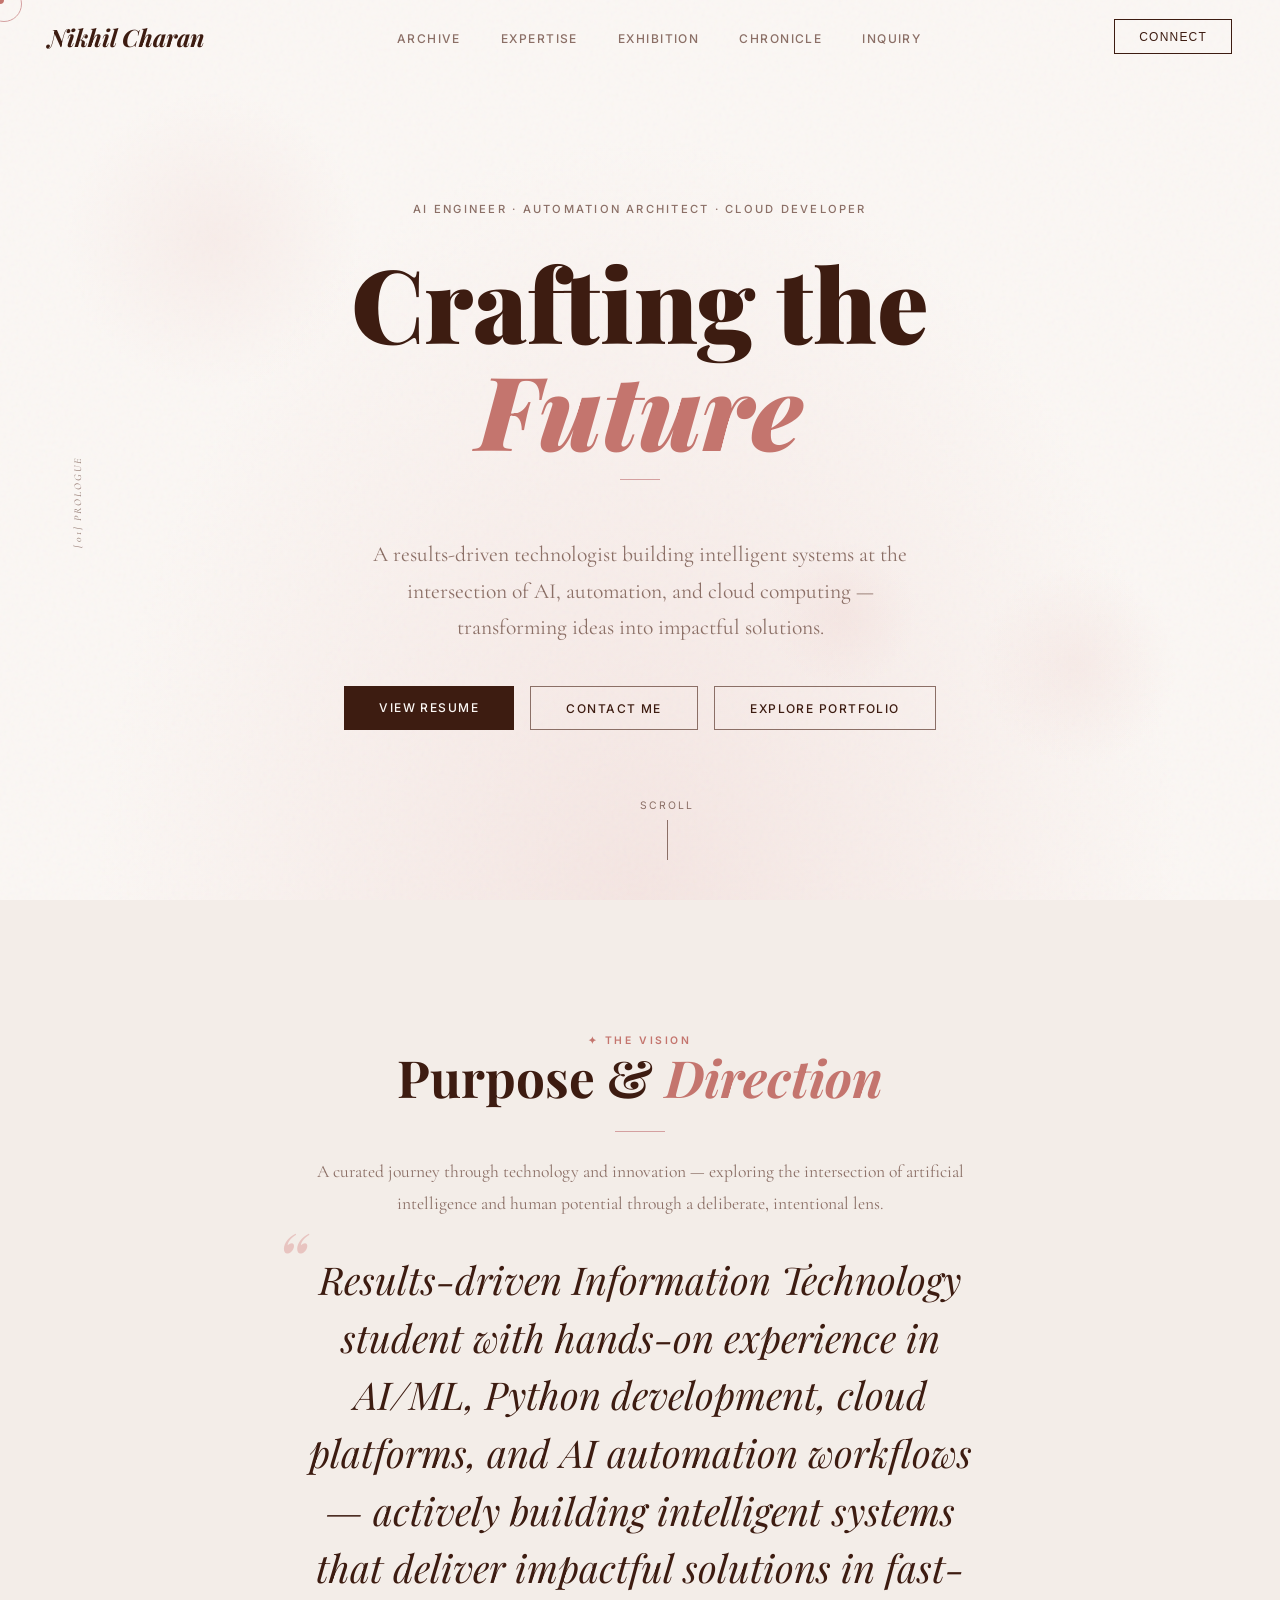
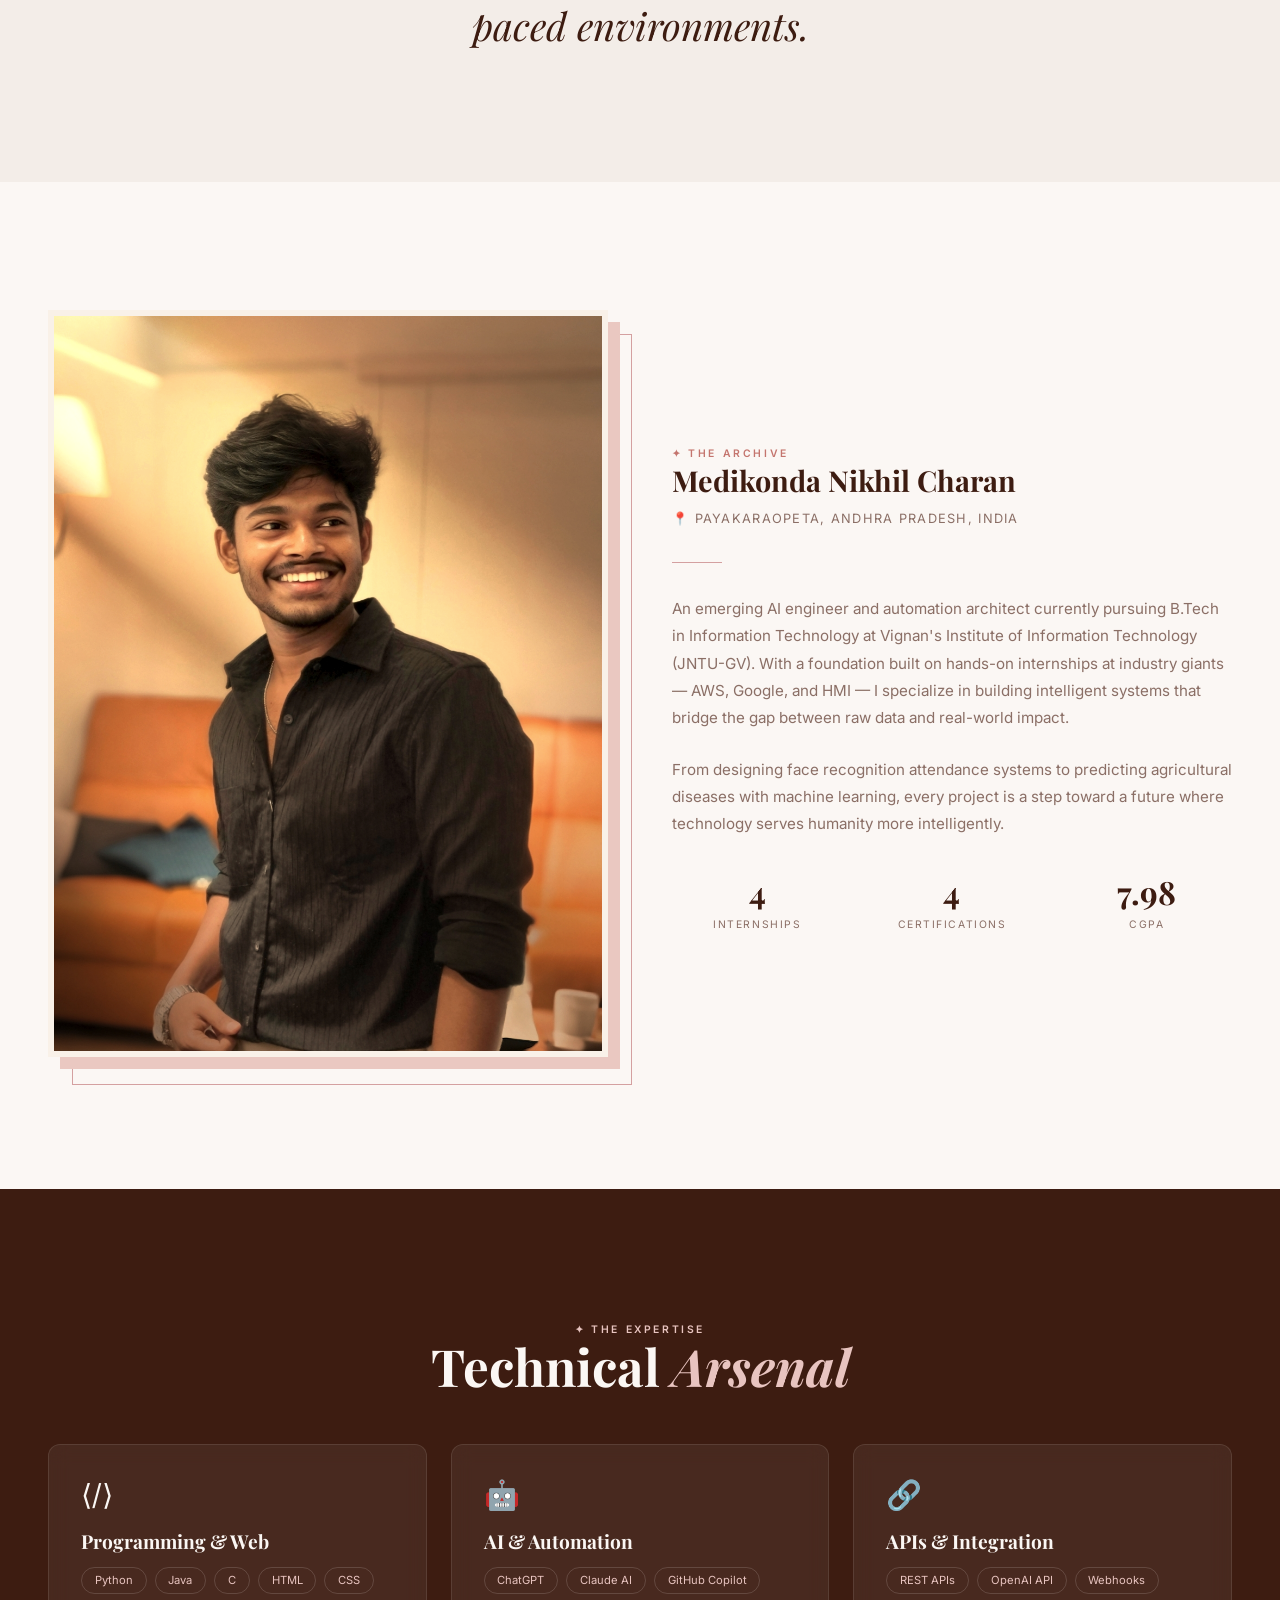
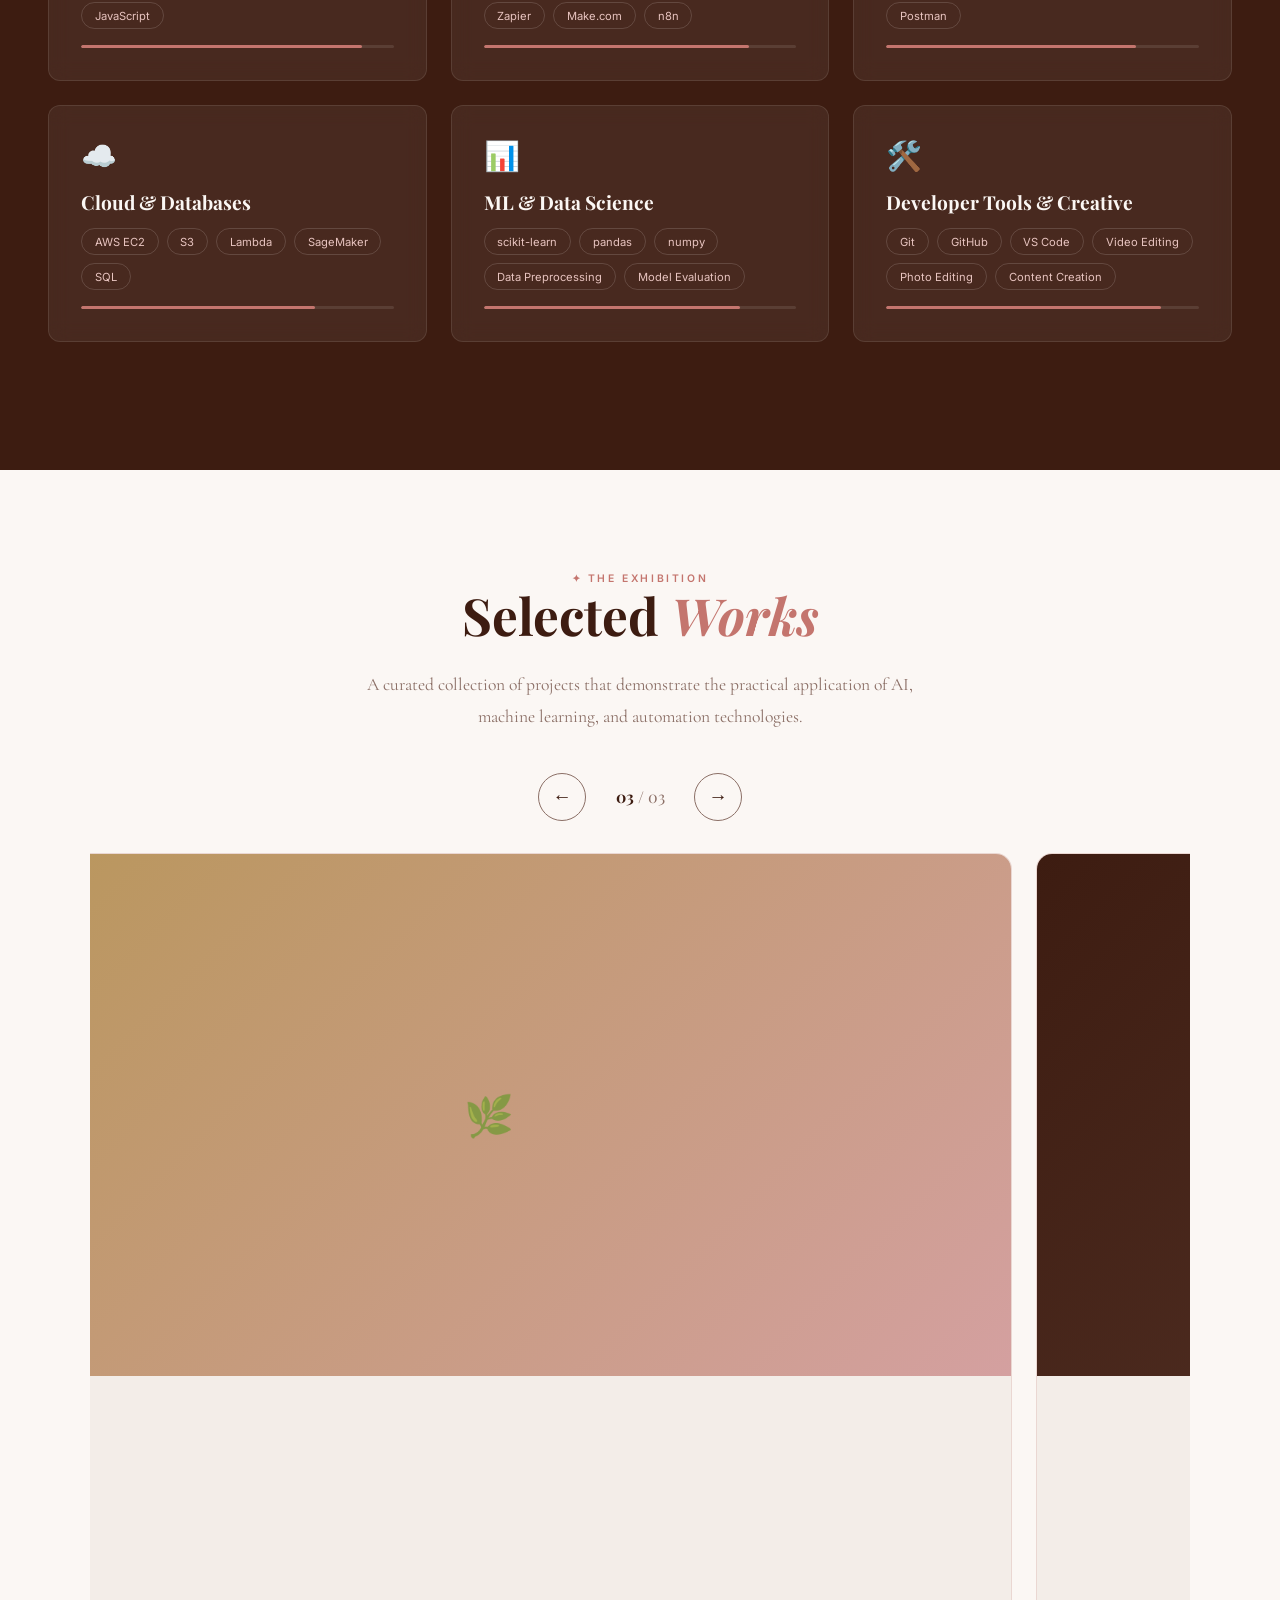
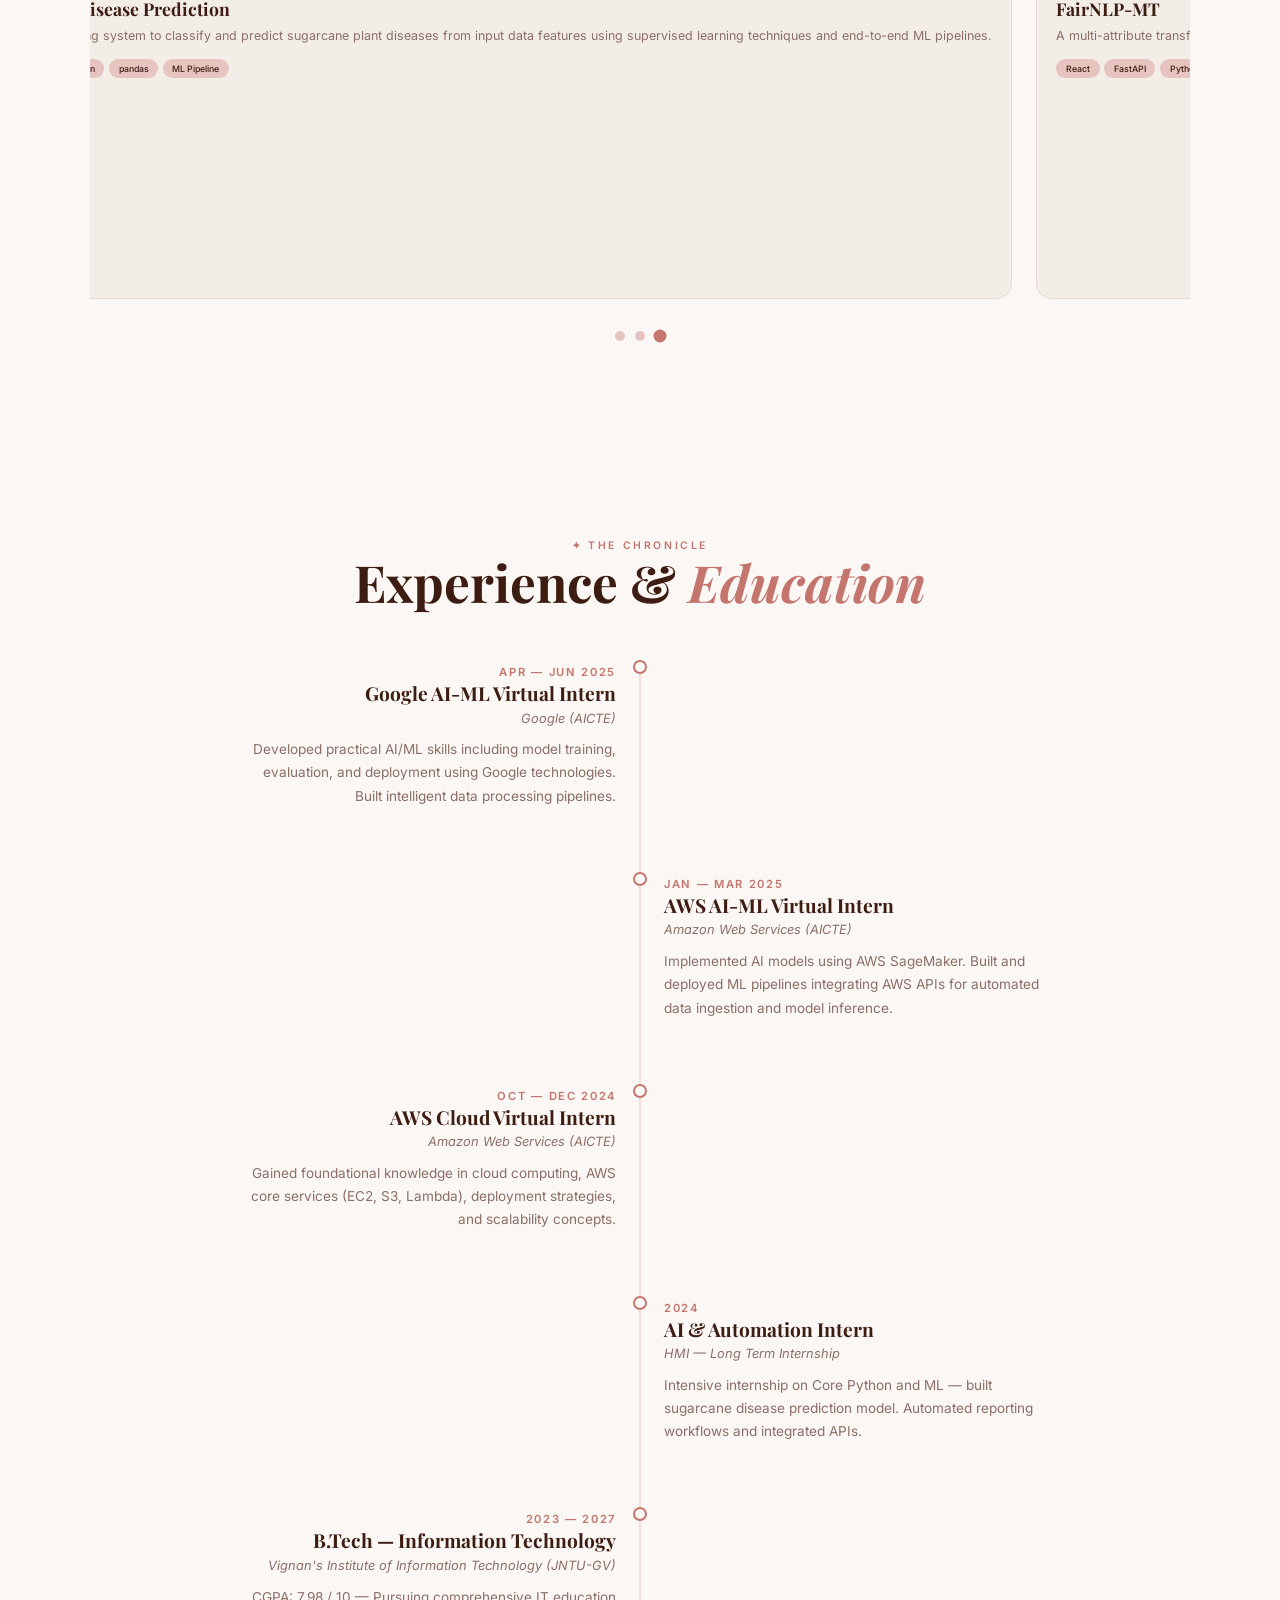
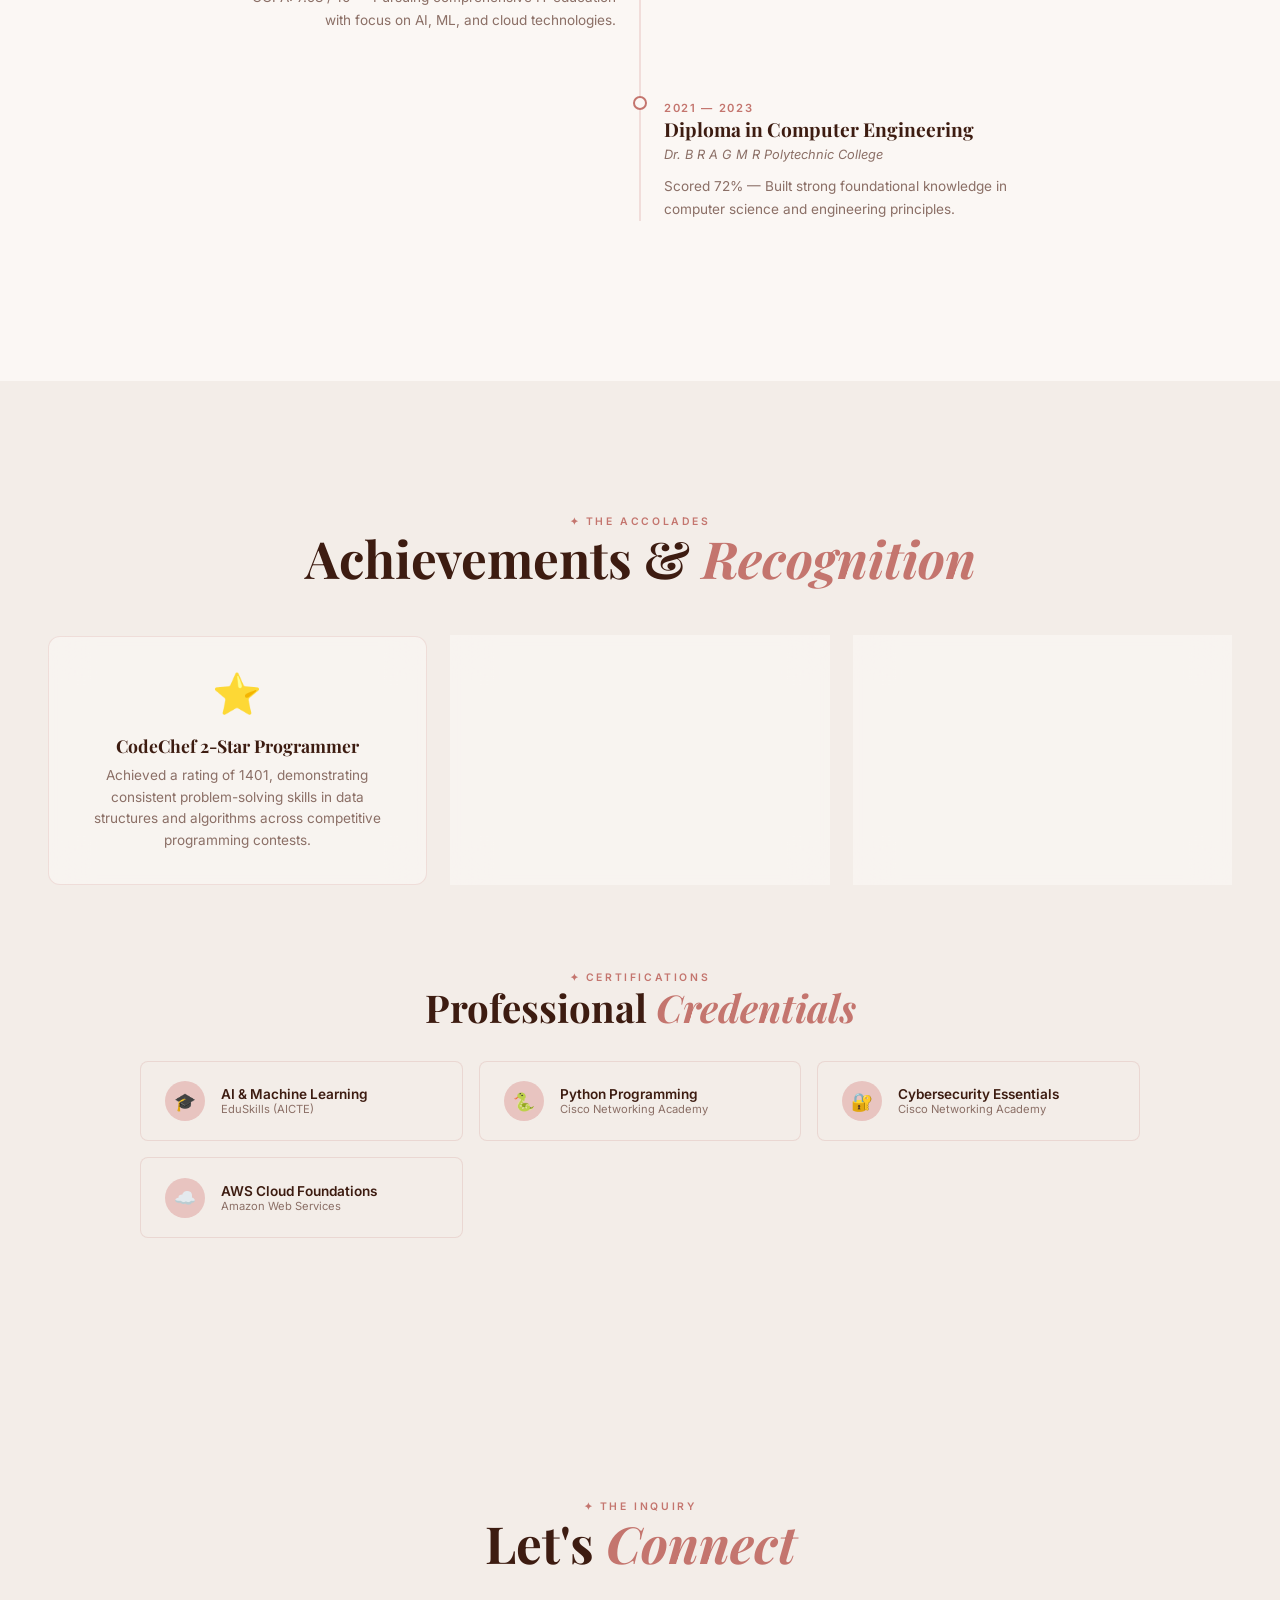
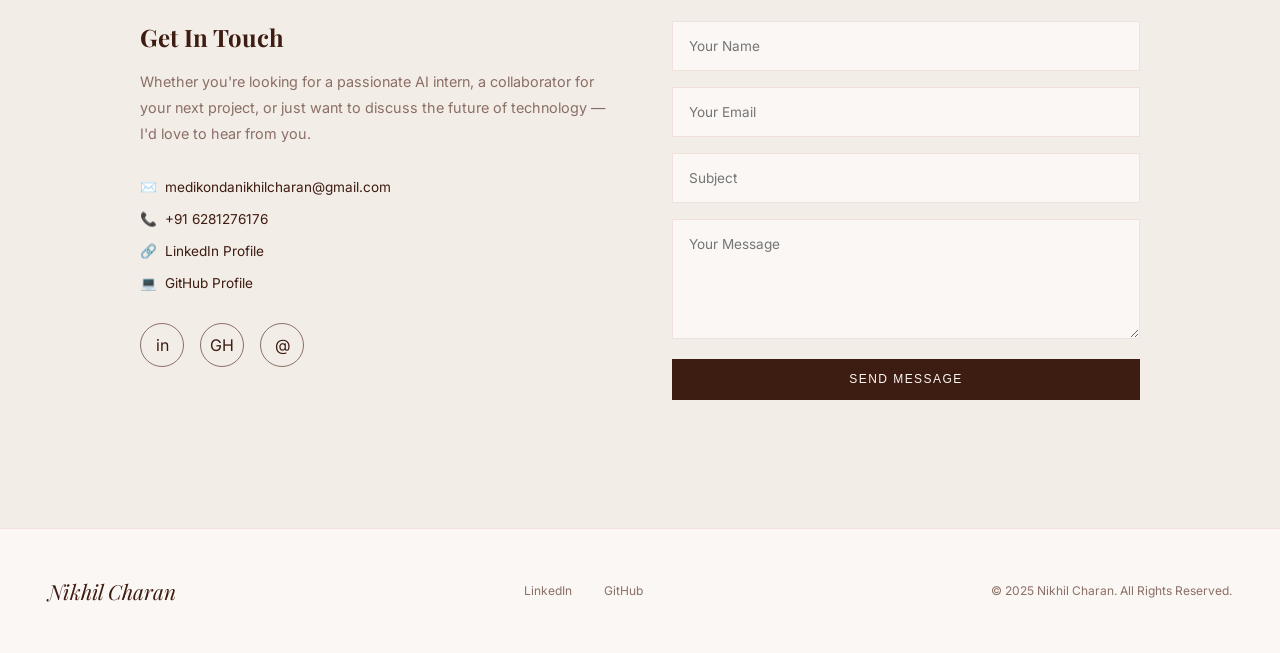
==== index.html @ 028a4226 "Initial commit" ====
<!DOCTYPE html>
<html lang="en">

<head>
  <meta charset="UTF-8" />
  <meta name="viewport" content="width=device-width, initial-scale=1.0" />
  <title>Nikhil Charan — AI Engineer & Visionary</title>
  <meta name="description"
    content="Portfolio of Medikonda Nikhil Charan — AI/ML Engineer, Python Developer, and Cloud Automation Specialist building intelligent systems." />
  <link rel="stylesheet" href="style.css" />
  <link rel="icon"
    href="data:image/svg+xml,<svg xmlns='http://www.w3.org/2000/svg' viewBox='0 0 100 100'><text y='.9em' font-size='90'>✦</text></svg>" />
</head>

<body>

  <!-- ═══ LOADER ═══ -->
  <div class="loader" id="loader">
    <span class="loader-text">Nikhil Charan</span>
  </div>

  <!-- ═══ CUSTOM CURSOR ═══ -->
  <div class="cursor-dot" id="cursorDot"></div>
  <div class="cursor-ring" id="cursorRing"></div>

  <!-- ═══ NAVIGATION ═══ -->
  <nav class="nav" id="nav">
    <a href="#" class="nav-logo">Nikhil Charan</a>
    <ul class="nav-links" id="navLinks">
      <li><a href="#about">Archive</a></li>
      <li><a href="#skills">Expertise</a></li>
      <li><a href="#projects">Exhibition</a></li>
      <li><a href="#experience">Chronicle</a></li>
      <li><a href="#contact">Inquiry</a></li>
    </ul>
    <button class="nav-connect"
      onclick="document.getElementById('contact').scrollIntoView({behavior:'smooth'})">Connect</button>
    <button class="hamburger" id="hamburger" aria-label="Toggle menu">
      <span></span><span></span><span></span>
    </button>
  </nav>

  <!-- ═══ HERO ═══ -->
  <section class="hero" id="hero">
    <div class="hero-grain"></div>
    <div class="float-shape" style="width:300px;height:300px;top:10%;left:5%;animation-delay:0s;"></div>
    <div class="float-shape" style="width:200px;height:200px;bottom:15%;right:8%;animation-delay:3s;"></div>
    <div class="float-shape" style="width:150px;height:150px;top:60%;left:60%;animation-delay:5s;"></div>

    <span class="hero-side-text">[01] Prologue</span>

    <p class="hero-tag" id="heroTag">AI Engineer · Automation Architect · Cloud Developer</p>

    <h1 id="heroTitle">
      Crafting the
      <em id="heroTyping">Future</em>
    </h1>

    <div class="hero-line" id="heroLine"></div>

    <p class="hero-sub" id="heroSub">
      A results-driven technologist building intelligent systems at the intersection
      of AI, automation, and cloud computing — transforming ideas into impactful solutions.
    </p>

    <div class="hero-btns" id="heroBtns">
      <a href="https://drive.google.com/file/d/your-resume-link" target="_blank" class="btn-primary">View Resume</a>
      <a href="#contact" class="btn-outline">Contact Me</a>
      <a href="#projects" class="btn-outline">Explore Portfolio</a>
    </div>

    <div class="scroll-indicator" id="scrollInd">
      <span>Scroll</span>
      <div class="scroll-line"></div>
    </div>
  </section>

  <!-- ═══ OBJECTIVE ═══ -->
  <section class="objective" id="objective">
    <div class="reveal">
      <span class="section-tag">✦ The Vision</span>
      <h2 class="section-title">Purpose & <em>Direction</em></h2>
      <div class="section-divider" style="margin:1.5rem auto;"></div>
      <p class="section-desc">
        A curated journey through technology and innovation — exploring the intersection
        of artificial intelligence and human potential through a deliberate, intentional lens.
      </p>
      <blockquote class="objective-quote">
        Results-driven Information Technology student with hands-on experience in AI/ML,
        Python development, cloud platforms, and AI automation workflows —
        actively building intelligent systems that deliver impactful solutions
        in fast-paced environments.
      </blockquote>
    </div>
  </section>

  <!-- ═══ ABOUT / PHOTO ═══ -->
  <section id="about" style="padding:8rem 3rem;">
    <div class="about">
      <div class="about-image-wrap reveal-left">
        <img src="profile1.jpg" alt="Nikhil Charan" class="about-image" id="aboutPhoto" />
        <div class="about-frame"></div>
      </div>
      <div class="about-details reveal-right">
        <span class="section-tag">✦ The Archive</span>
        <h3>Medikonda Nikhil Charan</h3>
        <p class="location">📍 Payakaraopeta, Andhra Pradesh, India</p>
        <div class="section-divider"></div>
        <p>
          An emerging AI engineer and automation architect currently pursuing B.Tech in Information Technology
          at Vignan's Institute of Information Technology (JNTU-GV). With a foundation built on hands-on
          internships at industry giants — AWS, Google, and HMI — I specialize in building intelligent
          systems that bridge the gap between raw data and real-world impact.
        </p>
        <p>
          From designing face recognition attendance systems to predicting agricultural diseases
          with machine learning, every project is a step toward a future where technology
          serves humanity more intelligently.
        </p>
        <div class="about-stats">
          <div class="stat-item">
            <div class="stat-num" data-count="4">0</div>
            <div class="stat-label">Internships</div>
          </div>
          <div class="stat-item">
            <div class="stat-num" data-count="4">0</div>
            <div class="stat-label">Certifications</div>
          </div>
          <div class="stat-item">
            <div class="stat-num" data-count="7.98">0</div>
            <div class="stat-label">CGPA</div>
          </div>
        </div>
      </div>
    </div>
  </section>

  <!-- ═══ TECHNICAL SKILLS ═══ -->
  <section class="skills" id="skills">
    <div style="text-align:center;">
      <span class="section-tag">✦ The Expertise</span>
      <h2 class="section-title">Technical <em>Arsenal</em></h2>
    </div>
    <div class="skills-grid">
      <!-- Programming -->
      <div class="skill-card reveal">
        <div class="skill-icon">⟨/⟩</div>
        <h3>Programming & Web</h3>
        <div class="skill-tags">
          <span class="skill-tag">Python</span>
          <span class="skill-tag">Java</span>
          <span class="skill-tag">C</span>
          <span class="skill-tag">HTML</span>
          <span class="skill-tag">CSS</span>
          <span class="skill-tag">JavaScript</span>
        </div>
        <div class="skill-bar">
          <div class="skill-bar-fill" data-width="90%"></div>
        </div>
      </div>
      <!-- AI & Automation -->
      <div class="skill-card reveal">
        <div class="skill-icon">🤖</div>
        <h3>AI & Automation</h3>
        <div class="skill-tags">
          <span class="skill-tag">ChatGPT</span>
          <span class="skill-tag">Claude AI</span>
          <span class="skill-tag">GitHub Copilot</span>
          <span class="skill-tag">Zapier</span>
          <span class="skill-tag">Make.com</span>
          <span class="skill-tag">n8n</span>
        </div>
        <div class="skill-bar">
          <div class="skill-bar-fill" data-width="85%"></div>
        </div>
      </div>
      <!-- APIs & Integration -->
      <div class="skill-card reveal">
        <div class="skill-icon">🔗</div>
        <h3>APIs & Integration</h3>
        <div class="skill-tags">
          <span class="skill-tag">REST APIs</span>
          <span class="skill-tag">OpenAI API</span>
          <span class="skill-tag">Webhooks</span>
          <span class="skill-tag">Postman</span>
        </div>
        <div class="skill-bar">
          <div class="skill-bar-fill" data-width="80%"></div>
        </div>
      </div>
      <!-- Cloud & DB -->
      <div class="skill-card reveal">
        <div class="skill-icon">☁️</div>
        <h3>Cloud & Databases</h3>
        <div class="skill-tags">
          <span class="skill-tag">AWS EC2</span>
          <span class="skill-tag">S3</span>
          <span class="skill-tag">Lambda</span>
          <span class="skill-tag">SageMaker</span>
          <span class="skill-tag">SQL</span>
        </div>
        <div class="skill-bar">
          <div class="skill-bar-fill" data-width="75%"></div>
        </div>
      </div>
      <!-- ML & Data -->
      <div class="skill-card reveal">
        <div class="skill-icon">📊</div>
        <h3>ML & Data Science</h3>
        <div class="skill-tags">
          <span class="skill-tag">scikit-learn</span>
          <span class="skill-tag">pandas</span>
          <span class="skill-tag">numpy</span>
          <span class="skill-tag">Data Preprocessing</span>
          <span class="skill-tag">Model Evaluation</span>
        </div>
        <div class="skill-bar">
          <div class="skill-bar-fill" data-width="82%"></div>
        </div>
      </div>
      <!-- Dev Tools -->
      <div class="skill-card reveal">
        <div class="skill-icon">🛠️</div>
        <h3>Developer Tools & Creative</h3>
        <div class="skill-tags">
          <span class="skill-tag">Git</span>
          <span class="skill-tag">GitHub</span>
          <span class="skill-tag">VS Code</span>
          <span class="skill-tag">Video Editing</span>
          <span class="skill-tag">Photo Editing</span>
          <span class="skill-tag">Content Creation</span>
        </div>
        <div class="skill-bar">
          <div class="skill-bar-fill" data-width="88%"></div>
        </div>
      </div>
    </div>
  </section>

  <!-- ═══ PROJECTS — HORIZONTAL SCROLL ═══ -->
  <section id="projects" class="projects-section">
    <div style="text-align:center;" class="reveal">
      <span class="section-tag">✦ The Exhibition</span>
      <h2 class="section-title">Selected <em>Works</em></h2>
      <p class="section-desc" style="margin:0 auto;">
        A curated collection of projects that demonstrate the practical application
        of AI, machine learning, and automation technologies.
      </p>
    </div>
    <!-- Carousel Nav -->
    <div class="carousel-nav">
      <button class="carousel-btn" id="prevBtn" aria-label="Previous project">←</button>
      <span class="carousel-counter"><span id="currentSlide">01</span> / 03</span>
      <button class="carousel-btn" id="nextBtn" aria-label="Next project">→</button>
    </div>
    <!-- Scroll Track -->
    <div class="projects-carousel" id="projectsCarousel">
      <div class="projects-track" id="projectsTrack">
        <!-- Project 1 -->
        <div class="project-card-h">
          <div class="project-thumb" style="background:linear-gradient(135deg,#3D1C11 0%,#5C3A2E 100%);">
            <span class="project-thumb-icon">🧠</span>
            <div class="project-overlay">
              <a href="https://github.com/Nikhil0809/bias-nlp" target="_blank">GitHub</a>
              <a href="#" target="_blank">Live Demo</a>
            </div>
          </div>
          <div class="project-info">
            <h3>FairNLP-MT</h3>
            <p>A multi-attribute transformer debiasing platform for detecting, measuring, and mitigating bias in NLP
              systems using adversarial training and counterfactual testing.</p>
            <div class="project-tech">
              <span>React</span><span>FastAPI</span><span>Python</span><span>Transformers</span><span>GSAP</span>
            </div>
          </div>
        </div>
        <!-- Project 2 -->
        <div class="project-card-h">
          <div class="project-thumb" style="background:linear-gradient(135deg,#C4756E 0%,#D4A0A0 100%);">
            <span class="project-thumb-icon">👁️</span>
            <div class="project-overlay">
              <a href="https://github.com/Nikhil0809" target="_blank">GitHub</a>
              <a href="#" target="_blank">Details</a>
            </div>
          </div>
          <div class="project-info">
            <h3>AI Attendance System</h3>
            <p>An AI-powered face recognition system to automate student attendance with high accuracy using Python,
              OpenCV, and deep learning models.</p>
            <div class="project-tech">
              <span>Python</span><span>OpenCV</span><span>Face Recognition</span><span>Flask</span>
            </div>
          </div>
        </div>
        <!-- Project 3 -->
        <div class="project-card-h">
          <div class="project-thumb" style="background:linear-gradient(135deg,#B8965A 0%,#D4A0A0 100%);">
            <span class="project-thumb-icon">🌿</span>
            <div class="project-overlay">
              <a href="https://github.com/Nikhil0809" target="_blank">GitHub</a>
              <a href="#" target="_blank">Details</a>
            </div>
          </div>
          <div class="project-info">
            <h3>Sugarcane Disease Prediction</h3>
            <p>A machine learning system to classify and predict sugarcane plant diseases from input data features using
              supervised learning techniques and end-to-end ML pipelines.</p>
            <div class="project-tech">
              <span>Python</span><span>scikit-learn</span><span>pandas</span><span>ML Pipeline</span>
            </div>
          </div>
        </div>
      </div>
    </div>
    <!-- Dots -->
    <div class="carousel-dots" id="carouselDots">
      <span class="dot active" data-index="0"></span>
      <span class="dot" data-index="1"></span>
      <span class="dot" data-index="2"></span>
    </div>
  </section>

  <!-- ═══ EXPERIENCE & EDUCATION TIMELINE ═══ -->
  <section id="experience">
    <div style="text-align:center;" class="reveal">
      <span class="section-tag">✦ The Chronicle</span>
      <h2 class="section-title">Experience & <em>Education</em></h2>
    </div>
    <div class="timeline">
      <!-- Google AI-ML -->
      <div class="timeline-item reveal">
        <div class="timeline-dot"></div>
        <div class="timeline-content" style="grid-column:1;text-align:right;">
          <span class="timeline-date">Apr — Jun 2025</span>
          <h3>Google AI-ML Virtual Intern</h3>
          <h4>Google (AICTE)</h4>
          <p>Developed practical AI/ML skills including model training, evaluation, and deployment using Google
            technologies. Built intelligent data processing pipelines.</p>
        </div>
      </div>
      <!-- AWS AI-ML -->
      <div class="timeline-item reveal">
        <div class="timeline-dot"></div>
        <div class="timeline-content" style="grid-column:2;text-align:left;">
          <span class="timeline-date">Jan — Mar 2025</span>
          <h3>AWS AI-ML Virtual Intern</h3>
          <h4>Amazon Web Services (AICTE)</h4>
          <p>Implemented AI models using AWS SageMaker. Built and deployed ML pipelines integrating AWS APIs for
            automated data ingestion and model inference.</p>
        </div>
      </div>
      <!-- AWS Cloud -->
      <div class="timeline-item reveal">
        <div class="timeline-dot"></div>
        <div class="timeline-content" style="grid-column:1;text-align:right;">
          <span class="timeline-date">Oct — Dec 2024</span>
          <h3>AWS Cloud Virtual Intern</h3>
          <h4>Amazon Web Services (AICTE)</h4>
          <p>Gained foundational knowledge in cloud computing, AWS core services (EC2, S3, Lambda), deployment
            strategies, and scalability concepts.</p>
        </div>
      </div>
      <!-- HMI -->
      <div class="timeline-item reveal">
        <div class="timeline-dot"></div>
        <div class="timeline-content" style="grid-column:2;text-align:left;">
          <span class="timeline-date">2024</span>
          <h3>AI & Automation Intern</h3>
          <h4>HMI — Long Term Internship</h4>
          <p>Intensive internship on Core Python and ML — built sugarcane disease prediction model. Automated reporting
            workflows and integrated APIs.</p>
        </div>
      </div>
      <!-- B.Tech -->
      <div class="timeline-item reveal">
        <div class="timeline-dot"></div>
        <div class="timeline-content" style="grid-column:1;text-align:right;">
          <span class="timeline-date">2023 — 2027</span>
          <h3>B.Tech — Information Technology</h3>
          <h4>Vignan's Institute of Information Technology (JNTU-GV)</h4>
          <p>CGPA: 7.98 / 10 — Pursuing comprehensive IT education with focus on AI, ML, and cloud technologies.</p>
        </div>
      </div>
      <!-- Diploma -->
      <div class="timeline-item reveal">
        <div class="timeline-dot"></div>
        <div class="timeline-content" style="grid-column:2;text-align:left;">
          <span class="timeline-date">2021 — 2023</span>
          <h3>Diploma in Computer Engineering</h3>
          <h4>Dr. B R A G M R Polytechnic College</h4>
          <p>Scored 72% — Built strong foundational knowledge in computer science and engineering principles.</p>
        </div>
      </div>
    </div>
  </section>

  <!-- ═══ ACHIEVEMENTS ═══ -->
  <section id="achievements" style="background:var(--cream-dark);padding:8rem 3rem;">
    <div style="text-align:center;" class="reveal">
      <span class="section-tag">✦ The Accolades</span>
      <h2 class="section-title">Achievements & <em>Recognition</em></h2>
    </div>
    <div class="achievements-grid">
      <div class="achievement-card reveal">
        <div class="achievement-icon">⭐</div>
        <h3>CodeChef 2-Star Programmer</h3>
        <p>Achieved a rating of 1401, demonstrating consistent problem-solving skills in data structures and algorithms
          across competitive programming contests.</p>
      </div>
      <div class="achievement-card reveal">
        <div class="achievement-icon">🏆</div>
        <h3>SUS Hacks National Hackathon</h3>
        <p>Designed and developed a functional prototype in a 24-hour national hackathon, showcasing teamwork,
          innovation, and rapid problem-solving under pressure.</p>
      </div>
      <div class="achievement-card reveal">
        <div class="achievement-icon">🎬</div>
        <h3>Short Film — 2,500+ Views</h3>
        <p>Served as video editor for a short film that amassed over 2,500 views, highlighting creativity, storytelling
          ability, and audience engagement.</p>
      </div>
    </div>

    <!-- Certifications -->
    <div style="text-align:center;margin-top:5rem;" class="reveal">
      <span class="section-tag">✦ Certifications</span>
      <h2 class="section-title" style="font-size:clamp(1.5rem,3vw,2.5rem);">Professional <em>Credentials</em></h2>
    </div>
    <div class="cert-list">
      <div class="cert-item reveal">
        <div class="cert-badge">🎓</div>
        <div>
          <h4>AI & Machine Learning</h4>
          <p>EduSkills (AICTE)</p>
        </div>
      </div>
      <div class="cert-item reveal">
        <div class="cert-badge">🐍</div>
        <div>
          <h4>Python Programming</h4>
          <p>Cisco Networking Academy</p>
        </div>
      </div>
      <div class="cert-item reveal">
        <div class="cert-badge">🔐</div>
        <div>
          <h4>Cybersecurity Essentials</h4>
          <p>Cisco Networking Academy</p>
        </div>
      </div>
      <div class="cert-item reveal">
        <div class="cert-badge">☁️</div>
        <div>
          <h4>AWS Cloud Foundations</h4>
          <p>Amazon Web Services</p>
        </div>
      </div>
    </div>
  </section>

  <!-- ═══ CONTACT ═══ -->
  <section class="contact" id="contact">
    <div style="text-align:center;" class="reveal">
      <span class="section-tag">✦ The Inquiry</span>
      <h2 class="section-title">Let's <em>Connect</em></h2>
    </div>
    <div class="contact-grid">
      <div class="contact-info reveal-left">
        <h3>Get In Touch</h3>
        <p>
          Whether you're looking for a passionate AI intern, a collaborator for your next project,
          or just want to discuss the future of technology — I'd love to hear from you.
        </p>
        <div class="contact-links">
          <a href="mailto:medikondanikhilcharan@gmail.com" class="contact-link">
            ✉️ &nbsp;medikondanikhilcharan@gmail.com
          </a>
          <a href="tel:+916281276176" class="contact-link">
            📞 &nbsp;+91 6281276176
          </a>
          <a href="https://linkedin.com/in/medikonda-nikhil-charan-a5587a359" target="_blank" class="contact-link">
            🔗 &nbsp;LinkedIn Profile
          </a>
          <a href="https://github.com/Nikhil0809" target="_blank" class="contact-link">
            💻 &nbsp;GitHub Profile
          </a>
        </div>
        <div class="social-row">
          <a href="https://linkedin.com/in/medikonda-nikhil-charan-a5587a359" target="_blank" class="social-link"
            title="LinkedIn">in</a>
          <a href="https://github.com/Nikhil0809" target="_blank" class="social-link" title="GitHub">GH</a>
          <a href="mailto:medikondanikhilcharan@gmail.com" class="social-link" title="Email">@</a>
        </div>
      </div>
      <form class="contact-form reveal-right" onsubmit="event.preventDefault();alert('Thank you! Message sent.');">
        <div class="form-group"><input type="text" placeholder="Your Name" required /></div>
        <div class="form-group"><input type="email" placeholder="Your Email" required /></div>
        <div class="form-group"><input type="text" placeholder="Subject" /></div>
        <div class="form-group"><textarea placeholder="Your Message" required></textarea></div>
        <button type="submit" class="btn-primary" style="width:100%;border:none;">Send Message</button>
      </form>
    </div>
  </section>

  <!-- ═══ FOOTER ═══ -->
  <footer class="footer">
    <span class="footer-logo">Nikhil Charan</span>
    <div style="display:flex;gap:2rem;">
      <a href="https://linkedin.com/in/medikonda-nikhil-charan-a5587a359" target="_blank"
        style="font-size:.75rem;color:var(--brown-muted);text-decoration:none;">LinkedIn</a>
      <a href="https://github.com/Nikhil0809" target="_blank"
        style="font-size:.75rem;color:var(--brown-muted);text-decoration:none;">GitHub</a>
    </div>
    <span class="footer-copy">© 2025 Nikhil Charan. All Rights Reserved.</span>
  </footer>

  <script src="script.js"></script>
</body>

</html>
---- style.css ----
/* ═══ DESIGN SYSTEM — The Curator Palette ═══ */
@import url('https://fonts.googleapis.com/css2?family=Playfair+Display:ital,wght@0,400;0,700;0,900;1,400;1,700;1,900&family=Inter:wght@300;400;500;600;700&family=Cormorant+Garamond:ital,wght@0,400;0,600;0,700;1,400;1,600&display=swap');

:root {
  --cream: #FBF7F4;
  --cream-dark: #F3EDE8;
  --rose: #C4756E;
  --rose-light: #E8C4C0;
  --rose-muted: #D4A0A0;
  --brown: #3D1C11;
  --brown-light: #5C3A2E;
  --brown-muted: #8B6F66;
  --gold: #B8965A;
  --glass: rgba(251,247,244,0.65);
  --glass-border: rgba(196,117,110,0.18);
  --font-serif: 'Playfair Display', 'Cormorant Garamond', Georgia, serif;
  --font-sans: 'Inter', -apple-system, sans-serif;
  --font-editorial: 'Cormorant Garamond', Georgia, serif;
  --transition: cubic-bezier(0.22, 1, 0.36, 1);
}

*, *::before, *::after { margin:0; padding:0; box-sizing:border-box; }

html { scroll-behavior: smooth; font-size: 16px; }

body {
  font-family: var(--font-sans);
  background: var(--cream);
  color: var(--brown);
  overflow-x: hidden;
  -webkit-font-smoothing: antialiased;
}

/* ═══ LOADER ═══ */
.loader {
  position: fixed; inset:0; z-index:9999;
  background: var(--brown);
  display: flex; align-items:center; justify-content:center;
  transition: opacity .8s var(--transition), visibility .8s;
}
.loader.hidden { opacity:0; visibility:hidden; pointer-events:none; }
.loader-text {
  font-family: var(--font-serif);
  font-size: clamp(2rem,5vw,4rem);
  color: var(--cream);
  font-style: italic;
  opacity:0; animation: loaderFade 1.5s ease forwards;
}
@keyframes loaderFade { 0%{opacity:0;transform:translateY(20px)} 50%{opacity:1;transform:translateY(0)} 100%{opacity:1} }

/* ═══ CUSTOM CURSOR ═══ */
.cursor-dot {
  width:8px; height:8px; background:var(--rose);
  border-radius:50%; position:fixed; pointer-events:none; z-index:9998;
  transition: transform .15s ease;
}
.cursor-ring {
  width:36px; height:36px; border:1.5px solid var(--rose-muted);
  border-radius:50%; position:fixed; pointer-events:none; z-index:9997;
  transition: transform .3s ease, width .3s, height .3s;
  transform: translate(-14px,-14px);
}
.cursor-ring.hover { width:56px; height:56px; border-color:var(--rose); transform:translate(-24px,-24px); }

/* ═══ NAVIGATION ═══ */
.nav {
  position:fixed; top:0; left:0; right:0; z-index:100;
  padding: 1.2rem 3rem;
  display:flex; align-items:center; justify-content:space-between;
  background: transparent;
  transition: background .4s, backdrop-filter .4s, box-shadow .4s;
}
.nav.scrolled {
  background: var(--glass);
  backdrop-filter: blur(20px);
  box-shadow: 0 1px 0 var(--glass-border);
}
.nav-logo {
  font-family: var(--font-serif);
  font-size: 1.5rem; font-weight:700; font-style:italic;
  color: var(--brown);
  text-decoration:none;
}
.nav-links { display:flex; gap:2.5rem; align-items:center; list-style:none; }
.nav-links a {
  font-size:.75rem; font-weight:500; letter-spacing:.12em;
  text-transform:uppercase; color:var(--brown-muted);
  text-decoration:none; position:relative;
  transition: color .3s;
}
.nav-links a::after {
  content:''; position:absolute; bottom:-4px; left:0;
  width:0; height:1px; background:var(--brown);
  transition: width .3s var(--transition);
}
.nav-links a:hover { color:var(--brown); }
.nav-links a:hover::after { width:100%; }
.nav-connect {
  font-size:.75rem; font-weight:500; letter-spacing:.1em;
  text-transform:uppercase; padding:.6rem 1.5rem;
  border:1px solid var(--brown); color:var(--brown);
  background:transparent; cursor:pointer;
  transition: background .3s, color .3s;
}
.nav-connect:hover { background:var(--brown); color:var(--cream); }

.hamburger { display:none; flex-direction:column; gap:5px; cursor:pointer; background:none; border:none; padding:4px; }
.hamburger span { width:24px; height:1.5px; background:var(--brown); transition: transform .3s, opacity .3s; }

/* ═══ HERO ═══ */
.hero {
  min-height:100vh; display:flex; flex-direction:column;
  align-items:center; justify-content:center; text-align:center;
  padding:6rem 2rem 4rem; position:relative; overflow:hidden;
}
.hero::before {
  content:''; position:absolute; inset:0;
  background: radial-gradient(ellipse at 50% 100%, var(--rose-light) 0%, transparent 60%);
  opacity:.35; pointer-events:none;
}
.hero-grain {
  position:absolute; inset:0; opacity:.04; pointer-events:none;
  background-image: url("data:image/svg+xml,%3Csvg viewBox='0 0 256 256' xmlns='http://www.w3.org/2000/svg'%3E%3Cfilter id='noise'%3E%3CfeTurbulence type='fractalNoise' baseFrequency='.85' numOctaves='4' stitchTiles='stitch'/%3E%3C/filter%3E%3Crect width='100%25' height='100%25' filter='url(%23noise)'/%3E%3C/svg%3E");
}
.hero-tag {
  font-size:.7rem; letter-spacing:.2em; text-transform:uppercase;
  color:var(--brown-muted); font-weight:500; margin-bottom:2rem;
  opacity:0; transform:translateY(20px);
}
.hero h1 {
  font-family:var(--font-serif); font-weight:900;
  font-size:clamp(3rem,8vw,7rem); line-height:1.05;
  color:var(--brown); margin-bottom:1rem;
  opacity:0; transform:translateY(40px);
}
.hero h1 em {
  font-style:italic; color:var(--rose);
  display:block;
}
.hero-sub {
  font-family:var(--font-editorial); font-size:clamp(1rem,2.5vw,1.35rem);
  color:var(--brown-muted); max-width:540px; line-height:1.7;
  margin:1.5rem auto 2.5rem; font-weight:400;
  opacity:0; transform:translateY(20px);
}
.hero-line {
  width:40px; height:1px; background:var(--rose-muted);
  margin:0 auto 2rem; opacity:0;
}
.hero-btns { display:flex; gap:1rem; flex-wrap:wrap; justify-content:center; opacity:0; transform:translateY(20px); }
.btn-primary {
  padding:.85rem 2.2rem; background:var(--brown);
  color:var(--cream); font-size:.75rem; font-weight:500;
  letter-spacing:.12em; text-transform:uppercase;
  border:none; cursor:pointer; text-decoration:none;
  transition: background .3s, transform .3s;
}
.btn-primary:hover { background:var(--brown-light); transform:translateY(-2px); }
.btn-outline {
  padding:.85rem 2.2rem; background:transparent;
  color:var(--brown); font-size:.75rem; font-weight:500;
  letter-spacing:.12em; text-transform:uppercase;
  border:1px solid var(--brown-muted); cursor:pointer; text-decoration:none;
  transition: border-color .3s, background .3s;
}
.btn-outline:hover { border-color:var(--brown); background:rgba(61,28,17,.04); }
.scroll-indicator {
  position:absolute; bottom:2.5rem; left:50%; transform:translateX(-50%);
  display:flex; flex-direction:column; align-items:center; gap:.5rem;
  font-size:.65rem; letter-spacing:.2em; text-transform:uppercase;
  color:var(--brown-muted); opacity:0;
}
.scroll-line { width:1px; height:40px; background:var(--brown-muted); animation: scrollPulse 2s infinite; }
@keyframes scrollPulse { 0%,100%{opacity:.3;transform:scaleY(.5)} 50%{opacity:1;transform:scaleY(1)} }

.hero-side-text {
  position:absolute; left:2rem; top:50%;
  transform:rotate(-90deg) translateX(-50%);
  font-size:.65rem; letter-spacing:.2em; text-transform:uppercase;
  color:var(--brown-muted); font-style:italic;
  font-family:var(--font-editorial);
}

/* ═══ SECTION COMMON ═══ */
section { padding:6rem 3rem; position:relative; }
.section-tag {
  font-size:.65rem; letter-spacing:.25em; text-transform:uppercase;
  color:var(--rose); font-weight:600; margin-bottom:1rem;
}
.section-title {
  font-family:var(--font-serif); font-size:clamp(2rem,4vw,3.5rem);
  font-weight:700; color:var(--brown); line-height:1.15; margin-bottom:1.5rem;
}
.section-title em { font-style:italic; color:var(--rose); }
.section-desc {
  font-family:var(--font-editorial); font-size:1.1rem;
  color:var(--brown-muted); max-width:560px; line-height:1.8;
}
.section-divider {
  width:50px; height:1px; background:var(--rose-muted);
  margin:2rem 0;
}

/* ═══ OBJECTIVE ═══ */
.objective { background:var(--cream-dark); text-align:center; padding:8rem 2rem; }
.objective .section-desc { margin:0 auto; max-width:700px; }
.objective-quote {
  font-family:var(--font-serif); font-size:clamp(1.5rem,3vw,2.5rem);
  font-style:italic; color:var(--brown); line-height:1.5;
  max-width:700px; margin:2rem auto 0; position:relative;
}
.objective-quote::before {
  content:'\201C'; font-size:5rem; color:var(--rose-light);
  position:absolute; top:-2rem; left:-1rem; line-height:1;
  font-family:var(--font-serif);
}

/* ═══ ABOUT / PHOTO ═══ */
.about { display:grid; grid-template-columns:1fr 1fr; gap:4rem; align-items:center; max-width:1200px; margin:0 auto; }
.about-image-wrap { position:relative; }
.about-image {
  width:100%; aspect-ratio:3/4; object-fit:cover;
  filter:sepia(.08) saturate(.95);
  border:6px solid var(--cream-dark);
  box-shadow: 12px 12px 0 var(--rose-light);
}
.about-frame {
  position:absolute; top:1.5rem; left:1.5rem; right:-1.5rem; bottom:-1.5rem;
  border:1px solid var(--rose-muted); pointer-events:none; z-index:-1;
}
.about-details h3 {
  font-family:var(--font-serif); font-size:1.8rem;
  color:var(--brown); margin-bottom:.5rem;
}
.about-details .location {
  font-size:.8rem; color:var(--brown-muted); letter-spacing:.1em;
  text-transform:uppercase; margin-bottom:1.5rem;
}
.about-details p { font-size:.95rem; color:var(--brown-muted); line-height:1.8; margin-bottom:1.5rem; }
.about-stats { display:grid; grid-template-columns:repeat(3,1fr); gap:1.5rem; margin-top:2rem; }
.stat-item { text-align:center; }
.stat-num { font-family:var(--font-serif); font-size:2rem; color:var(--brown); font-weight:700; }
.stat-label { font-size:.65rem; letter-spacing:.15em; text-transform:uppercase; color:var(--brown-muted); margin-top:.3rem; }

/* ═══ SKILLS ═══ */
.skills { background:var(--brown); color:var(--cream); padding:8rem 3rem; }
.skills .section-tag { color:var(--rose-light); }
.skills .section-title { color:var(--cream); }
.skills .section-title em { color:var(--rose-light); }
.skills-grid { display:grid; grid-template-columns:repeat(auto-fit,minmax(300px,1fr)); gap:1.5rem; max-width:1200px; margin:3rem auto 0; }
.skill-card {
  background:rgba(251,247,244,.06); border:1px solid rgba(251,247,244,.1);
  padding:2rem; border-radius:12px; position:relative; overflow:hidden;
  transition: transform .4s var(--transition), border-color .4s;
  backdrop-filter:blur(10px);
}
.skill-card:hover { transform:translateY(-6px); border-color:var(--rose-muted); }
.skill-card::before {
  content:''; position:absolute; top:0; left:0; right:0; height:2px;
  background:linear-gradient(90deg,transparent,var(--rose),transparent);
  opacity:0; transition:opacity .4s;
}
.skill-card:hover::before { opacity:1; }
.skill-icon { font-size:1.8rem; margin-bottom:1rem; }
.skill-card h3 { font-family:var(--font-serif); font-size:1.2rem; margin-bottom:.8rem; color:var(--cream); }
.skill-tags { display:flex; flex-wrap:wrap; gap:.5rem; }
.skill-tag {
  font-size:.7rem; padding:.35rem .8rem;
  border:1px solid rgba(251,247,244,.15);
  border-radius:20px; color:var(--rose-light);
  transition: background .3s, border-color .3s;
}
.skill-tag:hover { background:rgba(196,117,110,.15); border-color:var(--rose-muted); }
.skill-bar { height:3px; background:rgba(251,247,244,.1); border-radius:2px; margin-top:1rem; overflow:hidden; }
.skill-bar-fill { height:100%; background:var(--rose); border-radius:2px; width:0; transition: width 1.5s var(--transition); }

/* ═══ PROJECTS — HORIZONTAL CAROUSEL ═══ */
.projects-section { padding:6rem 3rem; overflow:hidden; }
.carousel-nav {
  display:flex; align-items:center; justify-content:center; gap:1.5rem;
  margin:2.5rem 0 2rem;
}
.carousel-btn {
  width:48px; height:48px; border-radius:50%;
  border:1px solid var(--brown-muted); background:transparent;
  color:var(--brown); font-size:1.2rem; cursor:pointer;
  display:flex; align-items:center; justify-content:center;
  transition: background .3s, color .3s, border-color .3s, transform .2s;
  z-index:5; position:relative;
}
.carousel-btn:hover { background:var(--brown); color:var(--cream); border-color:var(--brown); transform:scale(1.08); }
.carousel-counter {
  font-family:var(--font-serif); font-size:1rem; color:var(--brown-muted);
  min-width:60px; text-align:center;
}
.carousel-counter span { color:var(--brown); font-weight:700; }
.projects-carousel {
  overflow:hidden; position:relative;
  max-width:1100px; margin:0 auto;
}
.projects-track {
  display:flex; gap:1.5rem;
  transition: transform .8s cubic-bezier(0.22, 1, 0.36, 1);
  will-change:transform;
}
.project-card-h {
  min-width:calc(33.333% - 1rem); flex-shrink:0;
  background:var(--cream-dark); border:1px solid var(--glass-border);
  border-radius:16px; overflow:hidden; position:relative;
  transition: transform .5s var(--transition), box-shadow .5s;
  aspect-ratio:1/1; display:flex; flex-direction:column;
}
.project-card-h:hover { transform:translateY(-8px) scale(1.03); box-shadow:0 24px 60px rgba(61,28,17,.14); }
.project-thumb {
  height:50%; background:var(--brown); position:relative; overflow:hidden;
  display:flex; align-items:center; justify-content:center; flex-shrink:0;
}
.project-thumb-icon { font-size:2.5rem; opacity:.6; transition: transform .5s, opacity .5s; }
.project-card-h:hover .project-thumb-icon { transform:scale(1.3); opacity:.8; }
.project-overlay {
  position:absolute; inset:0; background:rgba(61,28,17,.85);
  display:flex; align-items:center; justify-content:center; gap:1rem;
  opacity:0; transition:opacity .4s;
}
.project-card-h:hover .project-overlay { opacity:1; }
.project-overlay a {
  padding:.5rem 1rem; font-size:.65rem; letter-spacing:.1em;
  text-transform:uppercase; text-decoration:none;
  border:1px solid var(--cream); color:var(--cream);
  transition:background .3s, color .3s;
}
.project-overlay a:hover { background:var(--cream); color:var(--brown); }
.project-info { padding:1.2rem; flex:1; display:flex; flex-direction:column; justify-content:center; }
.project-info h3 { font-family:var(--font-serif); font-size:1.1rem; margin-bottom:.4rem; }
.project-info p { font-size:.78rem; color:var(--brown-muted); line-height:1.6; }
.project-tech { display:flex; gap:.3rem; flex-wrap:wrap; margin-top:.8rem; }
.project-tech span {
  font-size:.55rem; padding:.25rem .6rem;
  background:var(--rose-light); color:var(--brown);
  border-radius:12px; font-weight:500;
}
/* Carousel Dots */
.carousel-dots {
  display:flex; justify-content:center; gap:.6rem; margin-top:2rem;
}
.dot {
  width:10px; height:10px; border-radius:50%;
  background:var(--rose-light); cursor:pointer;
  transition: background .3s, transform .3s;
}
.dot.active { background:var(--rose); transform:scale(1.3); }
.dot:hover { background:var(--rose-muted); }

/* ═══ TIMELINE ═══ */
.timeline { max-width:800px; margin:3rem auto 0; position:relative; }
.timeline::before {
  content:''; position:absolute; left:50%; top:0; bottom:0;
  width:1px; background:var(--rose-light); transform:translateX(-50%);
}
.timeline-item {
  display:grid; grid-template-columns:1fr 1fr; gap:3rem;
  margin-bottom:4rem; position:relative;
}
.timeline-item:nth-child(even) .timeline-content { grid-column:2; text-align:left; }
.timeline-item:nth-child(odd) .timeline-content { grid-column:1; text-align:right; }
.timeline-dot {
  position:absolute; left:50%; top:0; transform:translateX(-50%);
  width:14px; height:14px; border-radius:50%;
  background:var(--cream); border:2px solid var(--rose);
  z-index:2; transition: background .3s;
}
.timeline-item:hover .timeline-dot { background:var(--rose); }
.timeline-date {
  font-size:.7rem; letter-spacing:.15em; text-transform:uppercase;
  color:var(--rose); font-weight:600; margin-bottom:.5rem;
}
.timeline-content h3 { font-family:var(--font-serif); font-size:1.2rem; color:var(--brown); margin-bottom:.3rem; }
.timeline-content h4 { font-size:.8rem; color:var(--brown-muted); font-weight:400; margin-bottom:.8rem; font-style:italic; }
.timeline-content p { font-size:.85rem; color:var(--brown-muted); line-height:1.7; }

/* ═══ ACHIEVEMENTS ═══ */
.achievements-grid { display:grid; grid-template-columns:repeat(auto-fit,minmax(280px,1fr)); gap:1.5rem; max-width:1200px; margin:3rem auto 0; }
.achievement-card {
  background:var(--glass); border:1px solid var(--glass-border);
  backdrop-filter:blur(20px); padding:2rem; border-radius:12px;
  text-align:center; transition:transform .4s var(--transition), box-shadow .4s;
}
.achievement-card:hover { transform:translateY(-6px); box-shadow:0 12px 40px rgba(196,117,110,.12); }
.achievement-icon { font-size:2.5rem; margin-bottom:1rem; }
.achievement-card h3 { font-family:var(--font-serif); font-size:1.1rem; color:var(--brown); margin-bottom:.5rem; }
.achievement-card p { font-size:.85rem; color:var(--brown-muted); line-height:1.6; }

/* ═══ CERTIFICATIONS ═══ */
.cert-list { display:grid; grid-template-columns:repeat(auto-fit,minmax(250px,1fr)); gap:1rem; max-width:1000px; margin:2rem auto 0; }
.cert-item {
  display:flex; align-items:center; gap:1rem; padding:1.2rem 1.5rem;
  background:var(--cream-dark); border:1px solid var(--glass-border);
  border-radius:8px; transition: transform .3s, border-color .3s;
}
.cert-item:hover { transform:translateX(6px); border-color:var(--rose); }
.cert-badge { width:40px; height:40px; border-radius:50%; background:var(--rose-light); display:flex; align-items:center; justify-content:center; font-size:1.1rem; flex-shrink:0; }
.cert-item h4 { font-size:.85rem; color:var(--brown); font-weight:600; }
.cert-item p { font-size:.7rem; color:var(--brown-muted); }

/* ═══ CONTACT ═══ */
.contact { background:var(--cream-dark); padding:8rem 3rem; }
.contact-grid { display:grid; grid-template-columns:1fr 1fr; gap:4rem; max-width:1000px; margin:3rem auto 0; }
.contact-info h3 { font-family:var(--font-serif); font-size:1.5rem; margin-bottom:1rem; }
.contact-info p { font-size:.9rem; color:var(--brown-muted); line-height:1.8; margin-bottom:2rem; }
.contact-links { display:flex; flex-direction:column; gap:1rem; }
.contact-link {
  display:flex; align-items:center; gap:.8rem;
  font-size:.85rem; color:var(--brown); text-decoration:none;
  transition: color .3s;
}
.contact-link:hover { color:var(--rose); }
.contact-form { display:flex; flex-direction:column; gap:1rem; }
.form-group { position:relative; }
.form-group input, .form-group textarea {
  width:100%; padding:1rem; background:var(--cream);
  border:1px solid var(--glass-border); font-family:var(--font-sans);
  font-size:.85rem; color:var(--brown); outline:none;
  transition: border-color .3s;
}
.form-group input:focus, .form-group textarea:focus { border-color:var(--rose); }
.form-group textarea { min-height:120px; resize:vertical; }
.social-row { display:flex; gap:1rem; margin-top:2rem; }
.social-link {
  width:44px; height:44px; border-radius:50%;
  border:1px solid var(--brown-muted); display:flex;
  align-items:center; justify-content:center;
  text-decoration:none; color:var(--brown);
  transition: background .3s, color .3s, border-color .3s;
}
.social-link:hover { background:var(--brown); color:var(--cream); border-color:var(--brown); }

/* ═══ FOOTER ═══ */
.footer {
  padding:3rem; display:flex; justify-content:space-between;
  align-items:center; border-top:1px solid var(--glass-border);
}
.footer-logo { font-family:var(--font-serif); font-size:1.3rem; font-style:italic; color:var(--brown); }
.footer-copy { font-size:.75rem; color:var(--brown-muted); }

/* ═══ REVEAL ANIMATIONS ═══ */
.reveal { opacity:0; transform:translateY(40px); transition: opacity .8s var(--transition), transform .8s var(--transition); }
.reveal.active { opacity:1; transform:translateY(0); }
.reveal-left { opacity:0; transform:translateX(-40px); transition: opacity .8s var(--transition), transform .8s var(--transition); }
.reveal-left.active { opacity:1; transform:translateX(0); }
.reveal-right { opacity:0; transform:translateX(40px); transition: opacity .8s var(--transition), transform .8s var(--transition); }
.reveal-right.active { opacity:1; transform:translateX(0); }

/* ═══ FLOATING SHAPES ═══ */
.float-shape {
  position:absolute; border-radius:50%; pointer-events:none;
  background:radial-gradient(circle,var(--rose-light) 0%,transparent 70%);
  opacity:.2; animation: floatShape 8s infinite ease-in-out alternate;
}
@keyframes floatShape { 0%{transform:translate(0,0) scale(1)} 100%{transform:translate(30px,-20px) scale(1.1)} }

/* ═══ MOBILE ═══ */
@media(max-width:768px) {
  .nav { padding:1rem 1.5rem; }
  .nav-links { display:none; position:fixed; top:0; right:0; bottom:0; width:280px; background:var(--cream); flex-direction:column; padding:5rem 2rem; gap:2rem; box-shadow:-10px 0 40px rgba(0,0,0,.1); }
  .nav-links.open { display:flex; }
  .hamburger { display:flex; }
  section { padding:4rem 1.5rem; }
  .hero { padding:5rem 1.5rem 3rem; }
  .about { grid-template-columns:1fr; gap:2rem; }
  .about-image { max-width:350px; margin:0 auto; display:block; }
  .timeline::before { left:1rem; }
  .timeline-item { grid-template-columns:1fr; padding-left:3rem; }
  .timeline-item:nth-child(odd) .timeline-content, .timeline-item:nth-child(even) .timeline-content { grid-column:1; text-align:left; }
  .timeline-dot { left:1rem; }
  .contact-grid { grid-template-columns:1fr; }
  .footer { flex-direction:column; gap:1rem; text-align:center; }
  .skills-grid { grid-template-columns:1fr; }
  .project-card-h { min-width:calc(100% - 0rem); }
  .cursor-dot, .cursor-ring { display:none; }
}
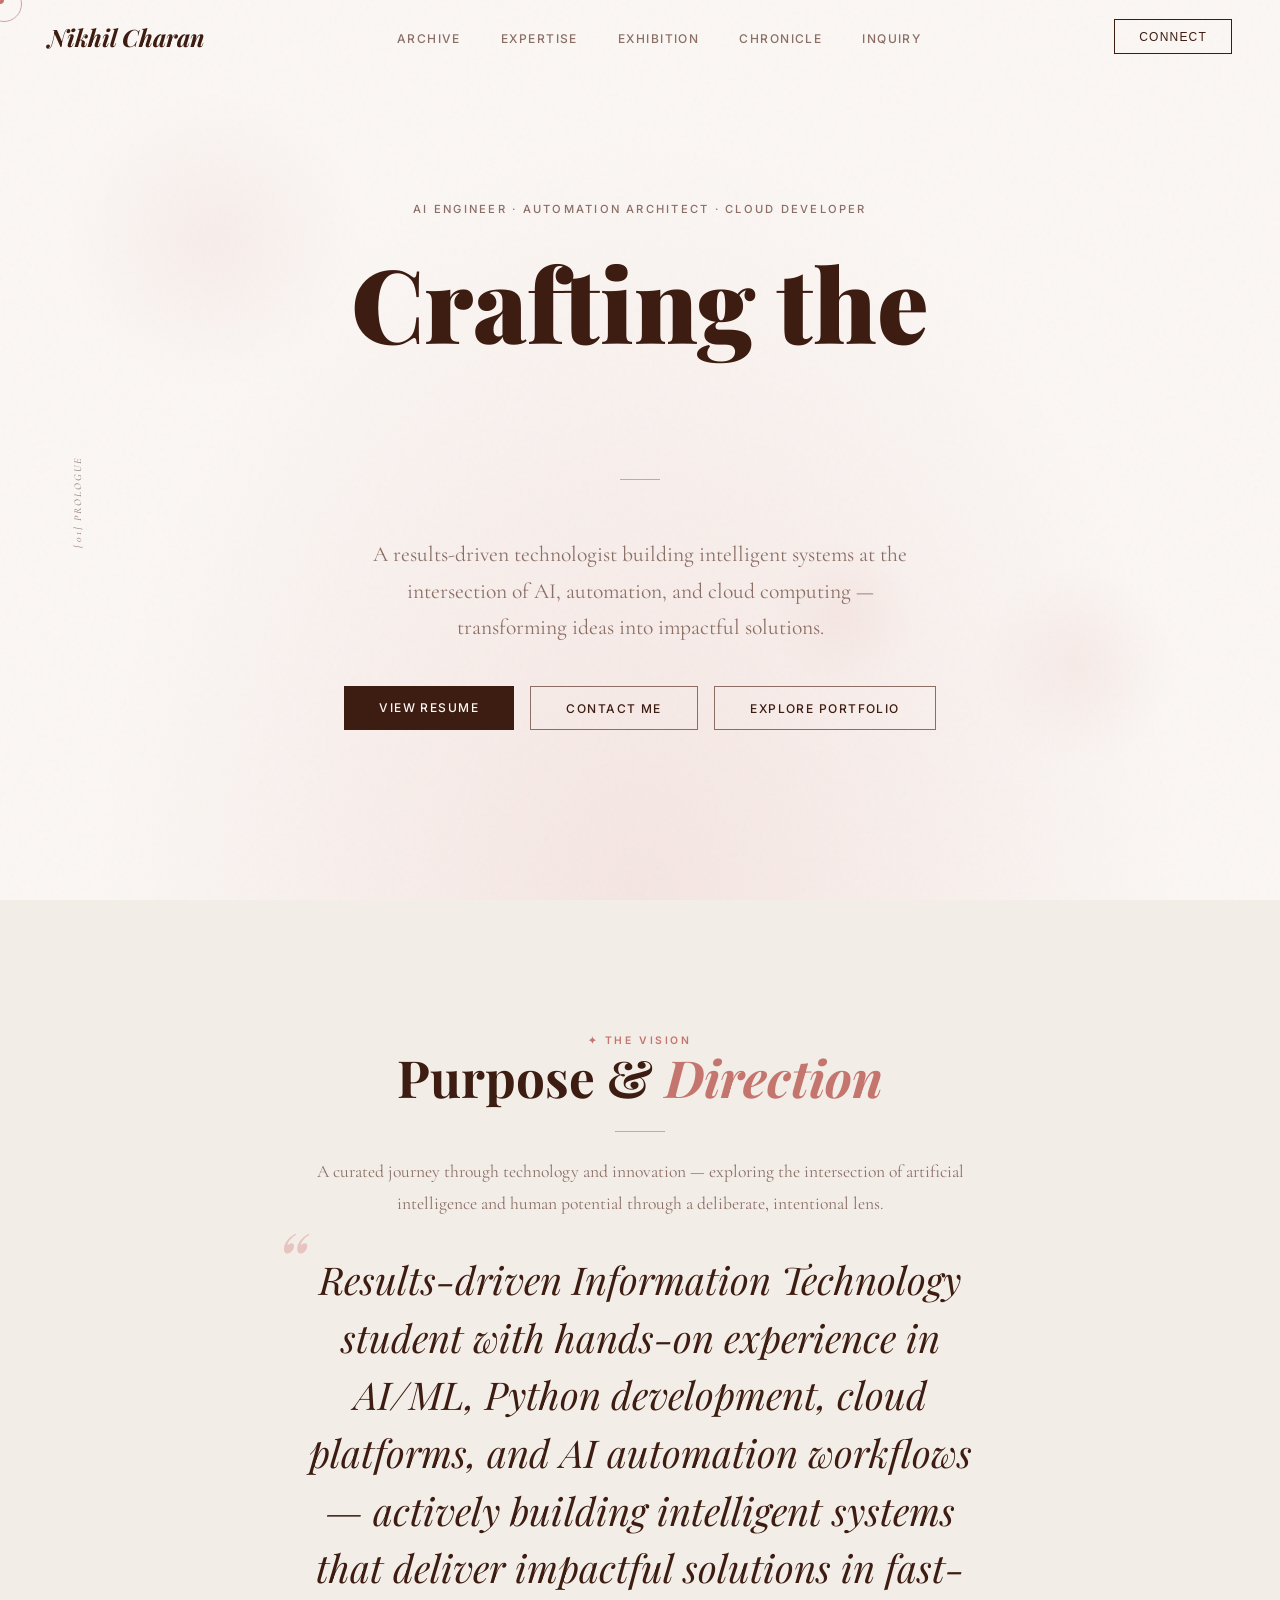
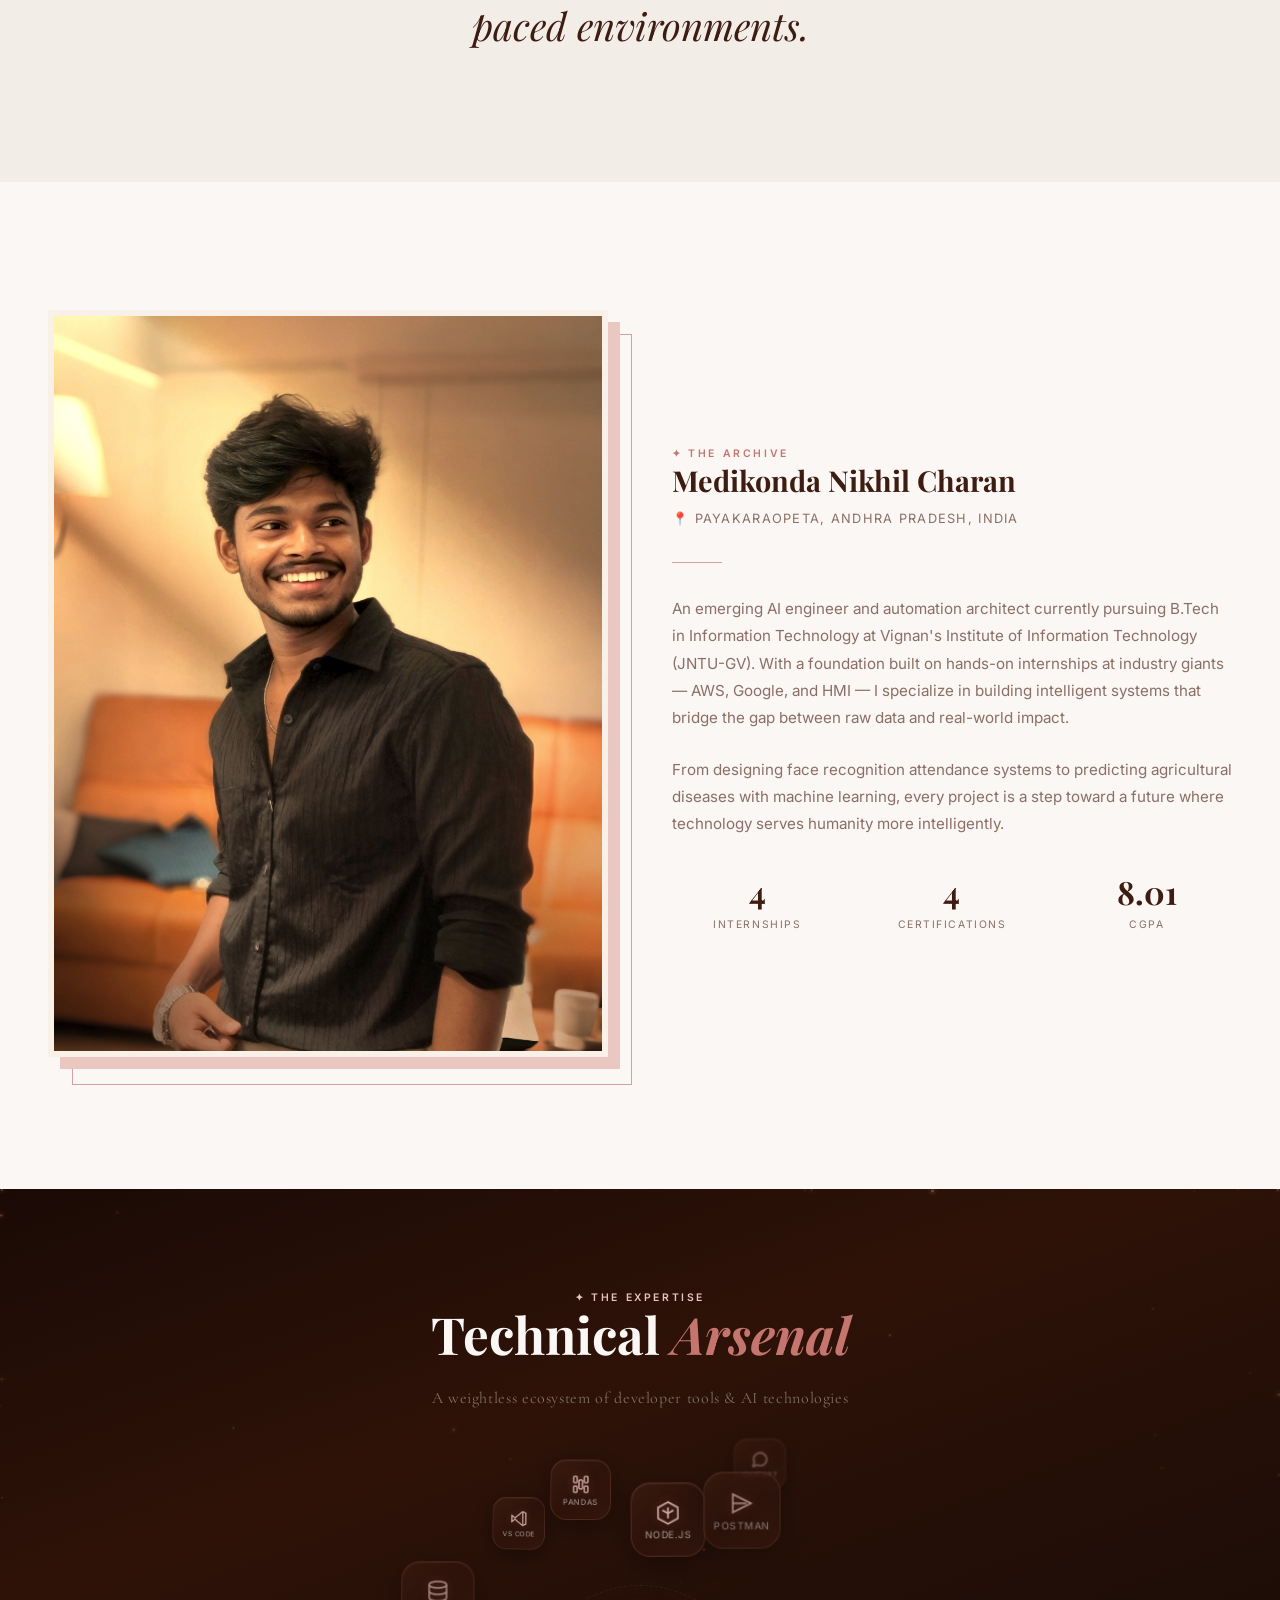
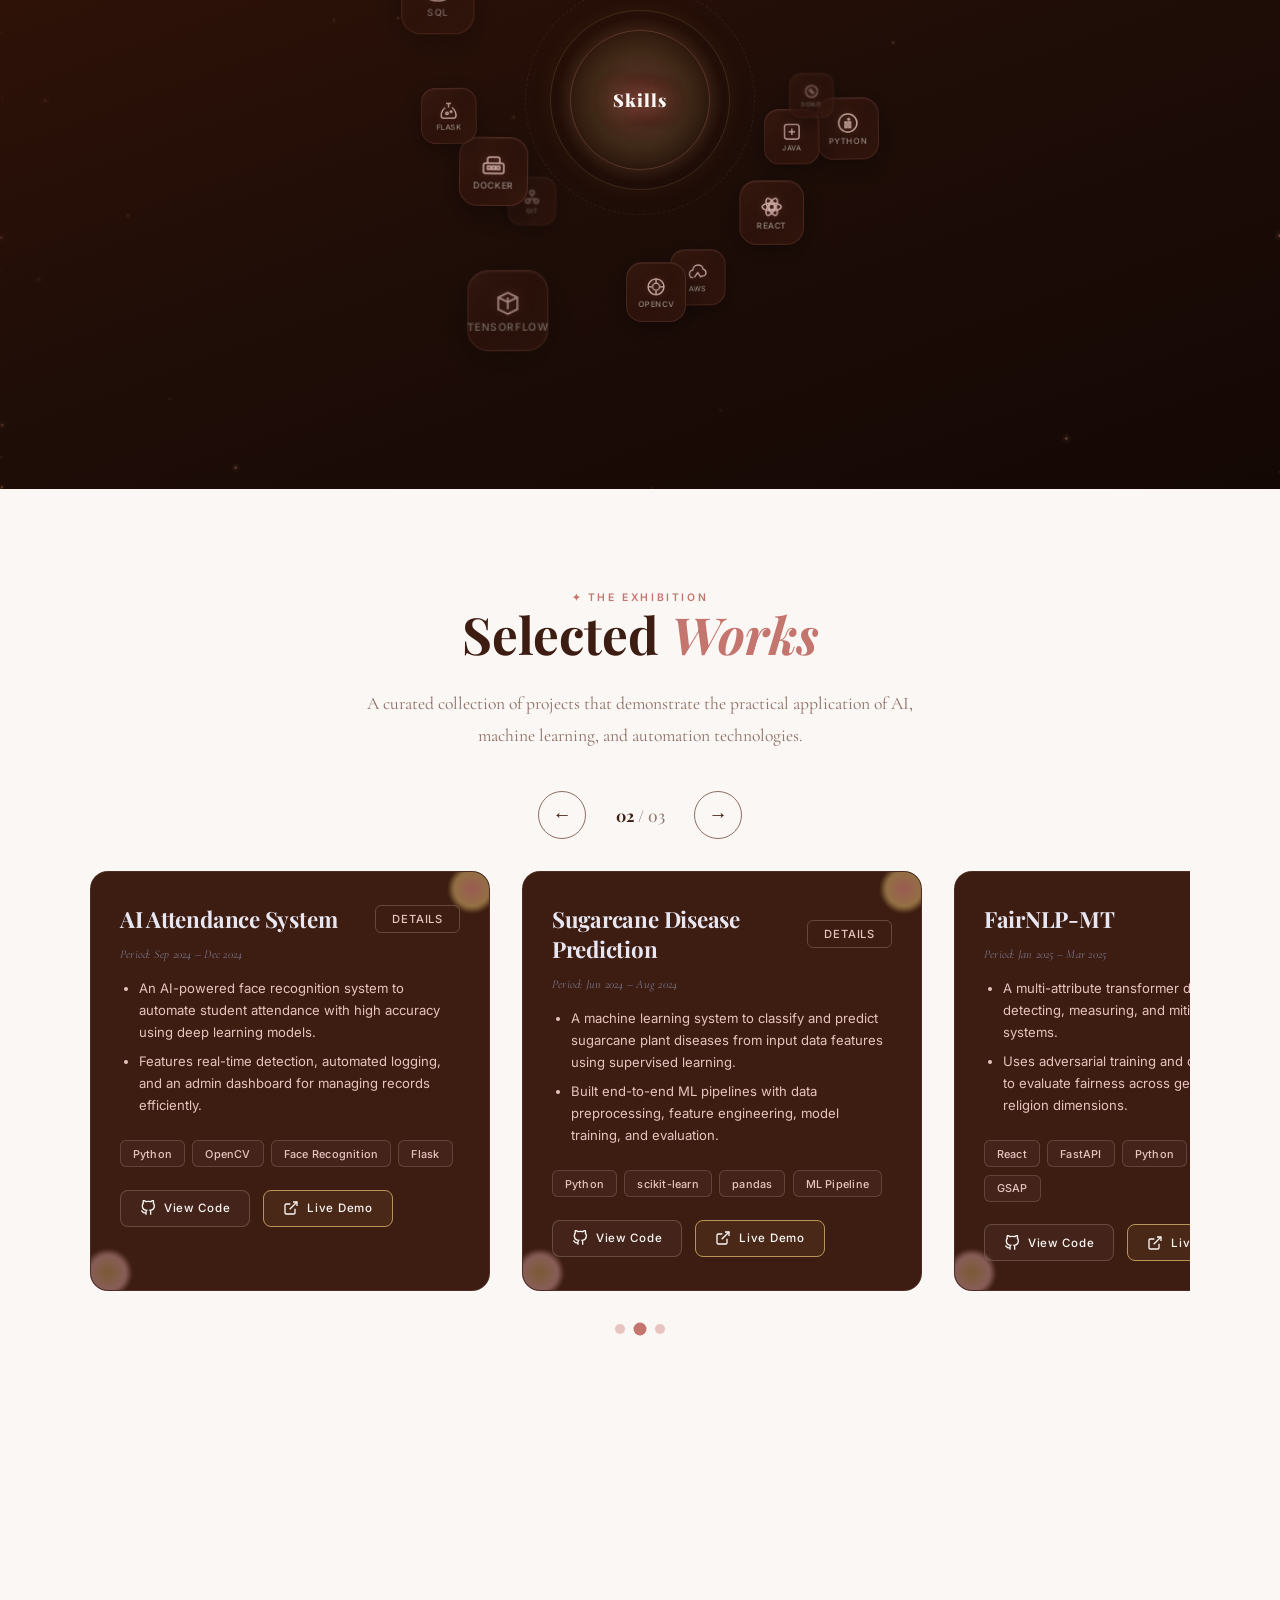
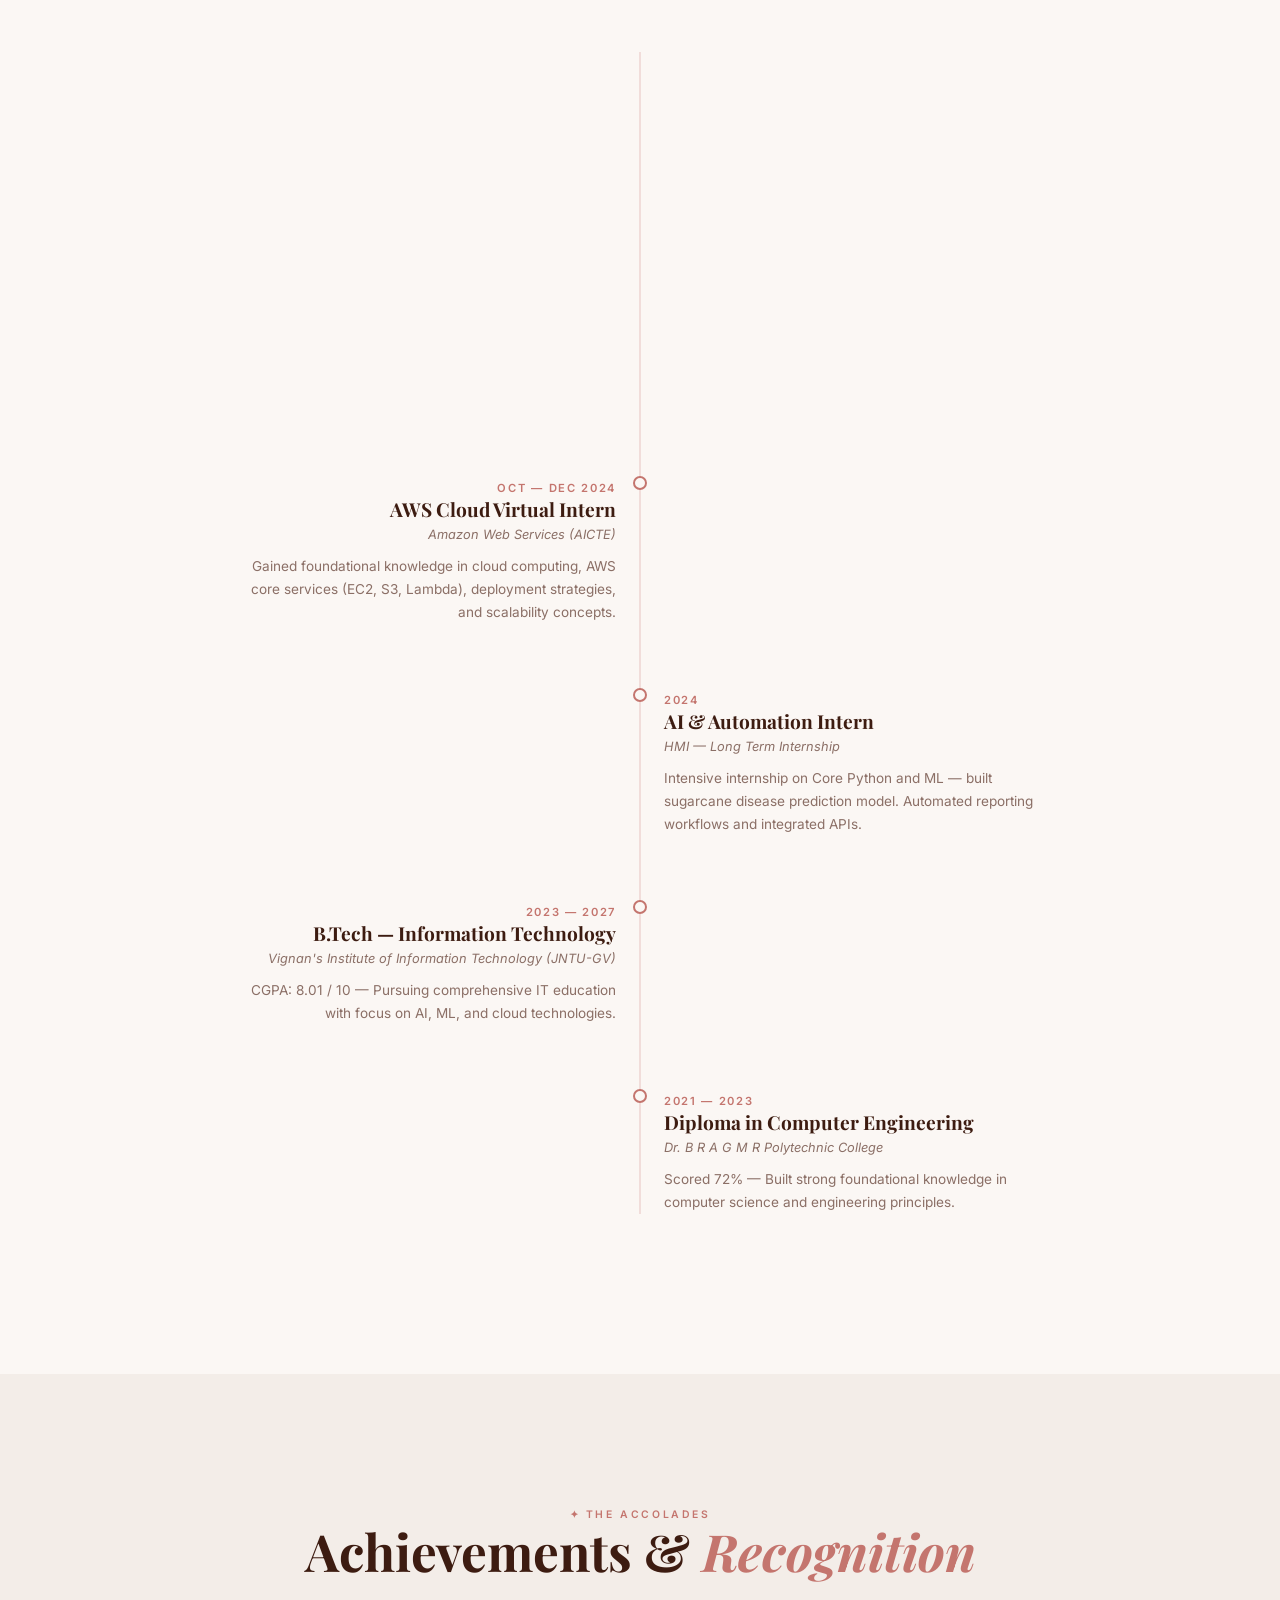
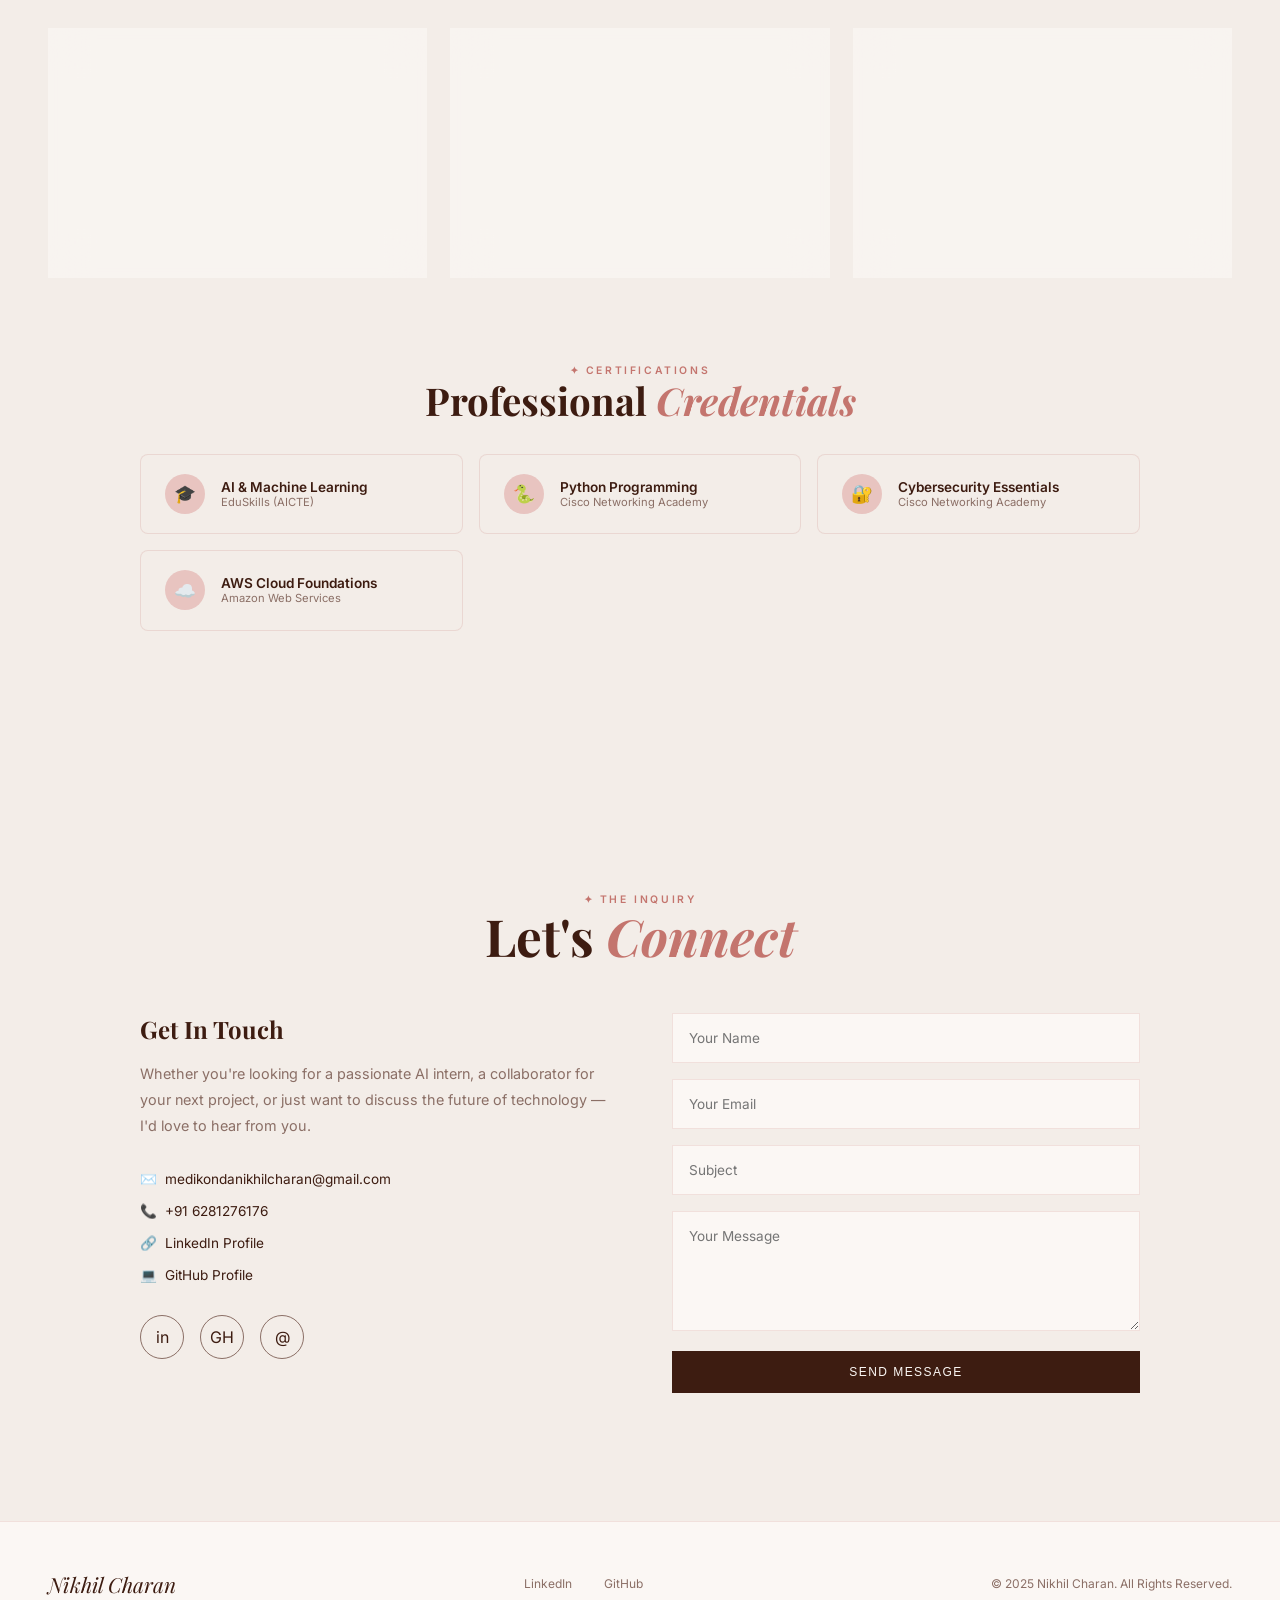
==== commit c301eaa7: "Add anti-gravity cosmos skills section with rose/gold theme + floating icons physics" ====
--- a/index.html
+++ b/index.html
@@ -69,10 +69,6 @@
       <a href="#projects" class="btn-outline">Explore Portfolio</a>
     </div>
 
-    <div class="scroll-indicator" id="scrollInd">
-      <span>Scroll</span>
-      <div class="scroll-line"></div>
-    </div>
   </section>
 
   <!-- ═══ OBJECTIVE ═══ -->
@@ -127,7 +123,7 @@
             <div class="stat-label">Certifications</div>
           </div>
           <div class="stat-item">
-            <div class="stat-num" data-count="7.98">0</div>
+            <div class="stat-num" data-count="8.01">0</div>
             <div class="stat-label">CGPA</div>
           </div>
         </div>
@@ -135,109 +131,96 @@
     </div>
   </section>
 
-  <!-- ═══ TECHNICAL SKILLS ═══ -->
-  <section class="skills" id="skills">
-    <div style="text-align:center;">
-      <span class="section-tag">✦ The Expertise</span>
-      <h2 class="section-title">Technical <em>Arsenal</em></h2>
-    </div>
-    <div class="skills-grid">
-      <!-- Programming -->
-      <div class="skill-card reveal">
-        <div class="skill-icon">⟨/⟩</div>
-        <h3>Programming & Web</h3>
-        <div class="skill-tags">
-          <span class="skill-tag">Python</span>
-          <span class="skill-tag">Java</span>
-          <span class="skill-tag">C</span>
-          <span class="skill-tag">HTML</span>
-          <span class="skill-tag">CSS</span>
-          <span class="skill-tag">JavaScript</span>
-        </div>
-        <div class="skill-bar">
-          <div class="skill-bar-fill" data-width="90%"></div>
-        </div>
-      </div>
-      <!-- AI & Automation -->
-      <div class="skill-card reveal">
-        <div class="skill-icon">🤖</div>
-        <h3>AI & Automation</h3>
-        <div class="skill-tags">
-          <span class="skill-tag">ChatGPT</span>
-          <span class="skill-tag">Claude AI</span>
-          <span class="skill-tag">GitHub Copilot</span>
-          <span class="skill-tag">Zapier</span>
-          <span class="skill-tag">Make.com</span>
-          <span class="skill-tag">n8n</span>
-        </div>
-        <div class="skill-bar">
-          <div class="skill-bar-fill" data-width="85%"></div>
-        </div>
-      </div>
-      <!-- APIs & Integration -->
-      <div class="skill-card reveal">
-        <div class="skill-icon">🔗</div>
-        <h3>APIs & Integration</h3>
-        <div class="skill-tags">
-          <span class="skill-tag">REST APIs</span>
-          <span class="skill-tag">OpenAI API</span>
-          <span class="skill-tag">Webhooks</span>
-          <span class="skill-tag">Postman</span>
-        </div>
-        <div class="skill-bar">
-          <div class="skill-bar-fill" data-width="80%"></div>
-        </div>
-      </div>
-      <!-- Cloud & DB -->
-      <div class="skill-card reveal">
-        <div class="skill-icon">☁️</div>
-        <h3>Cloud & Databases</h3>
-        <div class="skill-tags">
-          <span class="skill-tag">AWS EC2</span>
-          <span class="skill-tag">S3</span>
-          <span class="skill-tag">Lambda</span>
-          <span class="skill-tag">SageMaker</span>
-          <span class="skill-tag">SQL</span>
-        </div>
-        <div class="skill-bar">
-          <div class="skill-bar-fill" data-width="75%"></div>
-        </div>
-      </div>
-      <!-- ML & Data -->
-      <div class="skill-card reveal">
-        <div class="skill-icon">📊</div>
-        <h3>ML & Data Science</h3>
-        <div class="skill-tags">
-          <span class="skill-tag">scikit-learn</span>
-          <span class="skill-tag">pandas</span>
-          <span class="skill-tag">numpy</span>
-          <span class="skill-tag">Data Preprocessing</span>
-          <span class="skill-tag">Model Evaluation</span>
-        </div>
-        <div class="skill-bar">
-          <div class="skill-bar-fill" data-width="82%"></div>
-        </div>
-      </div>
-      <!-- Dev Tools -->
-      <div class="skill-card reveal">
-        <div class="skill-icon">🛠️</div>
-        <h3>Developer Tools & Creative</h3>
-        <div class="skill-tags">
-          <span class="skill-tag">Git</span>
-          <span class="skill-tag">GitHub</span>
-          <span class="skill-tag">VS Code</span>
-          <span class="skill-tag">Video Editing</span>
-          <span class="skill-tag">Photo Editing</span>
-          <span class="skill-tag">Content Creation</span>
-        </div>
-        <div class="skill-bar">
-          <div class="skill-bar-fill" data-width="88%"></div>
-        </div>
-      </div>
-    </div>
-  </section>
-
-  <!-- ═══ PROJECTS — HORIZONTAL SCROLL ═══ -->
+  <!-- ═══ TECHNICAL SKILLS — ANTI-GRAVITY FLOATING ICONS ═══ -->
+  <section class="skills-cosmos" id="skills">
+    <div class="cosmos-bg">
+      <canvas id="particleCanvas"></canvas>
+    </div>
+    <div class="cosmos-header reveal">
+      <span class="section-tag cosmos-tag">✦ The Expertise</span>
+      <h2 class="section-title cosmos-title">Technical <em>Arsenal</em></h2>
+      <p class="cosmos-subtitle">A weightless ecosystem of developer tools & AI technologies</p>
+    </div>
+    <div class="cosmos-stage" id="cosmosStage">
+      <!-- Central Core -->
+      <div class="cosmos-core" id="cosmosCore">
+        <div class="core-ring core-ring-1"></div>
+        <div class="core-ring core-ring-2"></div>
+        <div class="core-ring core-ring-3"></div>
+        <div class="core-glow"></div>
+        <div class="core-label">Skills</div>
+      </div>
+      <!-- Floating Icons — each gets unique physics via JS -->
+      <div class="float-icon" data-depth="1.2" data-label="Python">
+        <svg viewBox="0 0 24 24" fill="none" stroke="currentColor" stroke-width="1.5"><path d="M12 2C6.48 2 2 6.48 2 12s4.48 10 10 10 10-4.48 10-10S17.52 2 12 2zm-1 15h-2v-6h2v6zm4 0h-2v-6h2v6zm-2-8c-.55 0-1-.45-1-1s.45-1 1-1 1 .45 1 1-.45 1-1 1z"/></svg>
+        <span>Python</span>
+      </div>
+      <div class="float-icon" data-depth="0.8" data-label="Java">
+        <svg viewBox="0 0 24 24" fill="none" stroke="currentColor" stroke-width="1.5"><rect x="3" y="3" width="18" height="18" rx="3"/><path d="M8 12h8M12 8v8"/></svg>
+        <span>Java</span>
+      </div>
+      <div class="float-icon" data-depth="1.5" data-label="React">
+        <svg viewBox="0 0 24 24" fill="none" stroke="currentColor" stroke-width="1.5"><circle cx="12" cy="12" r="3"/><ellipse cx="12" cy="12" rx="10" ry="4" transform="rotate(0 12 12)"/><ellipse cx="12" cy="12" rx="10" ry="4" transform="rotate(60 12 12)"/><ellipse cx="12" cy="12" rx="10" ry="4" transform="rotate(120 12 12)"/></svg>
+        <span>React</span>
+      </div>
+      <div class="float-icon" data-depth="0.6" data-label="AWS">
+        <svg viewBox="0 0 24 24" fill="none" stroke="currentColor" stroke-width="1.5"><path d="M6.5 18.5C3.5 18.5 2 16.5 2 14s1.5-4.5 4-5C6.5 5.5 9 3 12.5 3c3 0 5.5 2 6 5 2.5.5 3.5 2.5 3.5 4.5s-1.5 4-4 4h-2"/><path d="M8 18l4-6 4 6"/></svg>
+        <span>AWS</span>
+      </div>
+      <div class="float-icon" data-depth="1.0" data-label="OpenCV">
+        <svg viewBox="0 0 24 24" fill="none" stroke="currentColor" stroke-width="1.5"><circle cx="12" cy="12" r="9"/><circle cx="12" cy="12" r="4"/><path d="M12 3v4M12 17v4M3 12h4M17 12h4"/></svg>
+        <span>OpenCV</span>
+      </div>
+      <div class="float-icon" data-depth="1.8" data-label="TensorFlow">
+        <svg viewBox="0 0 24 24" fill="none" stroke="currentColor" stroke-width="1.5"><path d="M4 17V7l8-4 8 4v10l-8 4-8-4z"/><path d="M12 7v10M4 7l8 4 8-4"/></svg>
+        <span>TensorFlow</span>
+      </div>
+      <div class="float-icon" data-depth="0.5" data-label="Git">
+        <svg viewBox="0 0 24 24" fill="none" stroke="currentColor" stroke-width="1.5"><circle cx="12" cy="6" r="3"/><circle cx="6" cy="18" r="3"/><circle cx="18" cy="18" r="3"/><path d="M12 9v3M9.5 16.5L11 14M14.5 16.5L13 14"/></svg>
+        <span>Git</span>
+      </div>
+      <div class="float-icon" data-depth="1.3" data-label="Docker">
+        <svg viewBox="0 0 24 24" fill="none" stroke="currentColor" stroke-width="1.5"><rect x="2" y="10" width="20" height="10" rx="2"/><path d="M6 10V6a2 2 0 012-2h8a2 2 0 012 2v4"/><rect x="6" y="13" width="3" height="3"/><rect x="10.5" y="13" width="3" height="3"/><rect x="15" y="13" width="3" height="3"/></svg>
+        <span>Docker</span>
+      </div>
+      <div class="float-icon" data-depth="0.9" data-label="Flask">
+        <svg viewBox="0 0 24 24" fill="none" stroke="currentColor" stroke-width="1.5"><path d="M9 3h6M12 3v5M8 8c-3 2-5 6-5 10a3 3 0 003 3h12a3 3 0 003-3c0-4-2-8-5-10"/><circle cx="10" cy="15" r="1.5"/><circle cx="15" cy="13" r="1"/></svg>
+        <span>Flask</span>
+      </div>
+      <div class="float-icon" data-depth="1.6" data-label="SQL">
+        <svg viewBox="0 0 24 24" fill="none" stroke="currentColor" stroke-width="1.5"><ellipse cx="12" cy="6" rx="8" ry="3"/><path d="M4 6v6c0 1.66 3.58 3 8 3s8-1.34 8-3V6"/><path d="M4 12v6c0 1.66 3.58 3 8 3s8-1.34 8-3v-6"/></svg>
+        <span>SQL</span>
+      </div>
+      <div class="float-icon" data-depth="0.7" data-label="VS Code">
+        <svg viewBox="0 0 24 24" fill="none" stroke="currentColor" stroke-width="1.5"><path d="M17 3l4 2v14l-4 2-10-8 -4 3V8l4 3L17 3z"/><path d="M17 3v18"/></svg>
+        <span>VS Code</span>
+      </div>
+      <div class="float-icon" data-depth="1.1" data-label="Pandas">
+        <svg viewBox="0 0 24 24" fill="none" stroke="currentColor" stroke-width="1.5"><rect x="4" y="3" width="4" height="7" rx="1"/><rect x="4" y="14" width="4" height="7" rx="1"/><rect x="10" y="7" width="4" height="10" rx="1"/><rect x="16" y="3" width="4" height="7" rx="1"/><rect x="16" y="14" width="4" height="7" rx="1"/></svg>
+        <span>Pandas</span>
+      </div>
+      <div class="float-icon" data-depth="1.4" data-label="Node.js">
+        <svg viewBox="0 0 24 24" fill="none" stroke="currentColor" stroke-width="1.5"><path d="M12 2l9 5v10l-9 5-9-5V7l9-5z"/><path d="M12 7v10"/><path d="M7 9.5l5 3 5-3"/></svg>
+        <span>Node.js</span>
+      </div>
+      <div class="float-icon" data-depth="0.4" data-label="ChatGPT">
+        <svg viewBox="0 0 24 24" fill="none" stroke="currentColor" stroke-width="1.5"><path d="M21 11.5a8.38 8.38 0 01-.9 3.8 8.5 8.5 0 01-7.6 4.7 8.38 8.38 0 01-3.8-.9L3 21l1.9-5.7a8.38 8.38 0 01-.9-3.8 8.5 8.5 0 014.7-7.6 8.38 8.38 0 013.8-.9h.5A8.48 8.48 0 0121 11.5z"/></svg>
+        <span>ChatGPT</span>
+      </div>
+      <div class="float-icon" data-depth="1.7" data-label="Postman">
+        <svg viewBox="0 0 24 24" fill="none" stroke="currentColor" stroke-width="1.5"><path d="M4 4l16 8-16 8V4z"/><path d="M4 12h12"/></svg>
+        <span>Postman</span>
+      </div>
+      <div class="float-icon" data-depth="0.3" data-label="scikit">
+        <svg viewBox="0 0 24 24" fill="none" stroke="currentColor" stroke-width="1.5"><circle cx="12" cy="12" r="9"/><path d="M8 12c0-2.2 1.8-4 4-4M12 16c2.2 0 4-1.8 4-4"/><circle cx="12" cy="12" r="1.5"/></svg>
+        <span>scikit</span>
+      </div>
+    </div>
+    <!-- Hovered icon tooltip -->
+    <div class="cosmos-tooltip" id="cosmosTooltip"></div>
+  </section>
+
+  <!-- ═══ PROJECTS — HORIZONTAL CAROUSEL ═══ -->
   <section id="projects" class="projects-section">
     <div style="text-align:center;" class="reveal">
       <span class="section-tag">✦ The Exhibition</span>
@@ -256,60 +239,121 @@
     <!-- Scroll Track -->
     <div class="projects-carousel" id="projectsCarousel">
       <div class="projects-track" id="projectsTrack">
-        <!-- Project 1 -->
+
+        <!-- Project 1: FairNLP-MT -->
         <div class="project-card-h">
-          <div class="project-thumb" style="background:linear-gradient(135deg,#3D1C11 0%,#5C3A2E 100%);">
-            <span class="project-thumb-icon">🧠</span>
-            <div class="project-overlay">
-              <a href="https://github.com/Nikhil0809/bias-nlp" target="_blank">GitHub</a>
-              <a href="#" target="_blank">Live Demo</a>
-            </div>
-          </div>
-          <div class="project-info">
+          <div class="card-accent accent-top-right"></div>
+          <div class="card-accent accent-bottom-left"></div>
+          <div class="card-header">
             <h3>FairNLP-MT</h3>
-            <p>A multi-attribute transformer debiasing platform for detecting, measuring, and mitigating bias in NLP
-              systems using adversarial training and counterfactual testing.</p>
-            <div class="project-tech">
-              <span>React</span><span>FastAPI</span><span>Python</span><span>Transformers</span><span>GSAP</span>
-            </div>
-          </div>
-        </div>
-        <!-- Project 2 -->
+            <button class="details-toggle"
+              onclick="this.closest('.project-card-h').classList.toggle('expanded')">Details</button>
+          </div>
+          <span class="card-period">Period: Jan 2025 – Mar 2025</span>
+          <ul class="card-desc">
+            <li>A multi-attribute transformer debiasing platform for detecting, measuring, and mitigating bias in NLP
+              systems.</li>
+            <li>Uses adversarial training and counterfactual testing to evaluate fairness across gender, race, and
+              religion dimensions.</li>
+          </ul>
+          <div class="card-tags">
+            <span>React</span><span>FastAPI</span><span>Python</span><span>Transformers</span><span>GSAP</span>
+          </div>
+          <div class="card-actions">
+            <a href="https://github.com/Nikhil0809/bias-nlp" target="_blank" class="card-btn">
+              <svg width="16" height="16" viewBox="0 0 24 24" fill="none" stroke="currentColor" stroke-width="2">
+                <path
+                  d="M9 19c-5 1.5-5-2.5-7-3m14 6v-3.87a3.37 3.37 0 0 0-.94-2.61c3.14-.35 6.44-1.54 6.44-7A5.44 5.44 0 0 0 20 4.77 5.07 5.07 0 0 0 19.91 1S18.73.65 16 2.48a13.38 13.38 0 0 0-7 0C6.27.65 5.09 1 5.09 1A5.07 5.07 0 0 0 5 4.77a5.44 5.44 0 0 0-1.5 3.78c0 5.42 3.3 6.61 6.44 7A3.37 3.37 0 0 0 9 18.13V22" />
+              </svg>
+              View Code
+            </a>
+            <a href="#" target="_blank" class="card-btn card-btn-accent">
+              <svg width="16" height="16" viewBox="0 0 24 24" fill="none" stroke="currentColor" stroke-width="2">
+                <path d="M18 13v6a2 2 0 0 1-2 2H5a2 2 0 0 1-2-2V8a2 2 0 0 1 2-2h6" />
+                <polyline points="15 3 21 3 21 9" />
+                <line x1="10" y1="14" x2="21" y2="3" />
+              </svg>
+              Live Demo
+            </a>
+          </div>
+        </div>
+
+        <!-- Project 2: AI Attendance System -->
         <div class="project-card-h">
-          <div class="project-thumb" style="background:linear-gradient(135deg,#C4756E 0%,#D4A0A0 100%);">
-            <span class="project-thumb-icon">👁️</span>
-            <div class="project-overlay">
-              <a href="https://github.com/Nikhil0809" target="_blank">GitHub</a>
-              <a href="#" target="_blank">Details</a>
-            </div>
-          </div>
-          <div class="project-info">
+          <div class="card-accent accent-top-right"></div>
+          <div class="card-accent accent-bottom-left"></div>
+          <div class="card-header">
             <h3>AI Attendance System</h3>
-            <p>An AI-powered face recognition system to automate student attendance with high accuracy using Python,
-              OpenCV, and deep learning models.</p>
-            <div class="project-tech">
-              <span>Python</span><span>OpenCV</span><span>Face Recognition</span><span>Flask</span>
-            </div>
-          </div>
-        </div>
-        <!-- Project 3 -->
+            <button class="details-toggle"
+              onclick="this.closest('.project-card-h').classList.toggle('expanded')">Details</button>
+          </div>
+          <span class="card-period">Period: Sep 2024 – Dec 2024</span>
+          <ul class="card-desc">
+            <li>An AI-powered face recognition system to automate student attendance with high accuracy using deep
+              learning models.</li>
+            <li>Features real-time detection, automated logging, and an admin dashboard for managing records
+              efficiently.</li>
+          </ul>
+          <div class="card-tags">
+            <span>Python</span><span>OpenCV</span><span>Face Recognition</span><span>Flask</span>
+          </div>
+          <div class="card-actions">
+            <a href="https://github.com/Nikhil0809" target="_blank" class="card-btn">
+              <svg width="16" height="16" viewBox="0 0 24 24" fill="none" stroke="currentColor" stroke-width="2">
+                <path
+                  d="M9 19c-5 1.5-5-2.5-7-3m14 6v-3.87a3.37 3.37 0 0 0-.94-2.61c3.14-.35 6.44-1.54 6.44-7A5.44 5.44 0 0 0 20 4.77 5.07 5.07 0 0 0 19.91 1S18.73.65 16 2.48a13.38 13.38 0 0 0-7 0C6.27.65 5.09 1 5.09 1A5.07 5.07 0 0 0 5 4.77a5.44 5.44 0 0 0-1.5 3.78c0 5.42 3.3 6.61 6.44 7A3.37 3.37 0 0 0 9 18.13V22" />
+              </svg>
+              View Code
+            </a>
+            <a href="#" target="_blank" class="card-btn card-btn-accent">
+              <svg width="16" height="16" viewBox="0 0 24 24" fill="none" stroke="currentColor" stroke-width="2">
+                <path d="M18 13v6a2 2 0 0 1-2 2H5a2 2 0 0 1-2-2V8a2 2 0 0 1 2-2h6" />
+                <polyline points="15 3 21 3 21 9" />
+                <line x1="10" y1="14" x2="21" y2="3" />
+              </svg>
+              Live Demo
+            </a>
+          </div>
+        </div>
+
+        <!-- Project 3: Sugarcane Disease Prediction -->
         <div class="project-card-h">
-          <div class="project-thumb" style="background:linear-gradient(135deg,#B8965A 0%,#D4A0A0 100%);">
-            <span class="project-thumb-icon">🌿</span>
-            <div class="project-overlay">
-              <a href="https://github.com/Nikhil0809" target="_blank">GitHub</a>
-              <a href="#" target="_blank">Details</a>
-            </div>
-          </div>
-          <div class="project-info">
+          <div class="card-accent accent-top-right"></div>
+          <div class="card-accent accent-bottom-left"></div>
+          <div class="card-header">
             <h3>Sugarcane Disease Prediction</h3>
-            <p>A machine learning system to classify and predict sugarcane plant diseases from input data features using
-              supervised learning techniques and end-to-end ML pipelines.</p>
-            <div class="project-tech">
-              <span>Python</span><span>scikit-learn</span><span>pandas</span><span>ML Pipeline</span>
-            </div>
-          </div>
-        </div>
+            <button class="details-toggle"
+              onclick="this.closest('.project-card-h').classList.toggle('expanded')">Details</button>
+          </div>
+          <span class="card-period">Period: Jun 2024 – Aug 2024</span>
+          <ul class="card-desc">
+            <li>A machine learning system to classify and predict sugarcane plant diseases from input data features
+              using supervised learning.</li>
+            <li>Built end-to-end ML pipelines with data preprocessing, feature engineering, model training, and
+              evaluation.</li>
+          </ul>
+          <div class="card-tags">
+            <span>Python</span><span>scikit-learn</span><span>pandas</span><span>ML Pipeline</span>
+          </div>
+          <div class="card-actions">
+            <a href="https://github.com/Nikhil0809" target="_blank" class="card-btn">
+              <svg width="16" height="16" viewBox="0 0 24 24" fill="none" stroke="currentColor" stroke-width="2">
+                <path
+                  d="M9 19c-5 1.5-5-2.5-7-3m14 6v-3.87a3.37 3.37 0 0 0-.94-2.61c3.14-.35 6.44-1.54 6.44-7A5.44 5.44 0 0 0 20 4.77 5.07 5.07 0 0 0 19.91 1S18.73.65 16 2.48a13.38 13.38 0 0 0-7 0C6.27.65 5.09 1 5.09 1A5.07 5.07 0 0 0 5 4.77a5.44 5.44 0 0 0-1.5 3.78c0 5.42 3.3 6.61 6.44 7A3.37 3.37 0 0 0 9 18.13V22" />
+              </svg>
+              View Code
+            </a>
+            <a href="#" target="_blank" class="card-btn card-btn-accent">
+              <svg width="16" height="16" viewBox="0 0 24 24" fill="none" stroke="currentColor" stroke-width="2">
+                <path d="M18 13v6a2 2 0 0 1-2 2H5a2 2 0 0 1-2-2V8a2 2 0 0 1 2-2h6" />
+                <polyline points="15 3 21 3 21 9" />
+                <line x1="10" y1="14" x2="21" y2="3" />
+              </svg>
+              Live Demo
+            </a>
+          </div>
+        </div>
+
       </div>
     </div>
     <!-- Dots -->
@@ -378,7 +422,7 @@
           <span class="timeline-date">2023 — 2027</span>
           <h3>B.Tech — Information Technology</h3>
           <h4>Vignan's Institute of Information Technology (JNTU-GV)</h4>
-          <p>CGPA: 7.98 / 10 — Pursuing comprehensive IT education with focus on AI, ML, and cloud technologies.</p>
+          <p>CGPA: 8.01 / 10 — Pursuing comprehensive IT education with focus on AI, ML, and cloud technologies.</p>
         </div>
       </div>
       <!-- Diploma -->
@@ -478,7 +522,7 @@
           <a href="tel:+916281276176" class="contact-link">
             📞 &nbsp;+91 6281276176
           </a>
-          <a href="https://linkedin.com/in/medikonda-nikhil-charan-a5587a359" target="_blank" class="contact-link">
+          <a href="https://www.linkedin.com/in/medikonda-nikhil-charan-a5587a359/" target="_blank" class="contact-link">
             🔗 &nbsp;LinkedIn Profile
           </a>
           <a href="https://github.com/Nikhil0809" target="_blank" class="contact-link">
@@ -486,7 +530,7 @@
           </a>
         </div>
         <div class="social-row">
-          <a href="https://linkedin.com/in/medikonda-nikhil-charan-a5587a359" target="_blank" class="social-link"
+          <a href="https://www.linkedin.com/in/medikonda-nikhil-charan-a5587a359/" target="_blank" class="social-link"
             title="LinkedIn">in</a>
           <a href="https://github.com/Nikhil0809" target="_blank" class="social-link" title="GitHub">GH</a>
           <a href="mailto:medikondanikhilcharan@gmail.com" class="social-link" title="Email">@</a>
@@ -506,7 +550,7 @@
   <footer class="footer">
     <span class="footer-logo">Nikhil Charan</span>
     <div style="display:flex;gap:2rem;">
-      <a href="https://linkedin.com/in/medikonda-nikhil-charan-a5587a359" target="_blank"
+      <a href="https://www.linkedin.com/in/medikonda-nikhil-charan-a5587a359/" target="_blank"
         style="font-size:.75rem;color:var(--brown-muted);text-decoration:none;">LinkedIn</a>
       <a href="https://github.com/Nikhil0809" target="_blank"
         style="font-size:.75rem;color:var(--brown-muted);text-decoration:none;">GitHub</a>
--- a/style.css
+++ b/style.css
@@ -242,39 +242,160 @@
 .stat-num { font-family:var(--font-serif); font-size:2rem; color:var(--brown); font-weight:700; }
 .stat-label { font-size:.65rem; letter-spacing:.15em; text-transform:uppercase; color:var(--brown-muted); margin-top:.3rem; }
 
-/* ═══ SKILLS ═══ */
-.skills { background:var(--brown); color:var(--cream); padding:8rem 3rem; }
-.skills .section-tag { color:var(--rose-light); }
-.skills .section-title { color:var(--cream); }
-.skills .section-title em { color:var(--rose-light); }
-.skills-grid { display:grid; grid-template-columns:repeat(auto-fit,minmax(300px,1fr)); gap:1.5rem; max-width:1200px; margin:3rem auto 0; }
-.skill-card {
-  background:rgba(251,247,244,.06); border:1px solid rgba(251,247,244,.1);
-  padding:2rem; border-radius:12px; position:relative; overflow:hidden;
-  transition: transform .4s var(--transition), border-color .4s;
-  backdrop-filter:blur(10px);
-}
-.skill-card:hover { transform:translateY(-6px); border-color:var(--rose-muted); }
-.skill-card::before {
-  content:''; position:absolute; top:0; left:0; right:0; height:2px;
-  background:linear-gradient(90deg,transparent,var(--rose),transparent);
-  opacity:0; transition:opacity .4s;
-}
-.skill-card:hover::before { opacity:1; }
-.skill-icon { font-size:1.8rem; margin-bottom:1rem; }
-.skill-card h3 { font-family:var(--font-serif); font-size:1.2rem; margin-bottom:.8rem; color:var(--cream); }
-.skill-tags { display:flex; flex-wrap:wrap; gap:.5rem; }
-.skill-tag {
-  font-size:.7rem; padding:.35rem .8rem;
-  border:1px solid rgba(251,247,244,.15);
-  border-radius:20px; color:var(--rose-light);
-  transition: background .3s, border-color .3s;
-}
-.skill-tag:hover { background:rgba(196,117,110,.15); border-color:var(--rose-muted); }
-.skill-bar { height:3px; background:rgba(251,247,244,.1); border-radius:2px; margin-top:1rem; overflow:hidden; }
-.skill-bar-fill { height:100%; background:var(--rose); border-radius:2px; width:0; transition: width 1.5s var(--transition); }
-
-/* ═══ PROJECTS — HORIZONTAL CAROUSEL ═══ */
+/* ═══ SKILLS — ANTI-GRAVITY COSMOS ═══ */
+.skills-cosmos {
+  position:relative; min-height:100vh; overflow:hidden;
+  background: linear-gradient(160deg, #1a0a05 0%, #2e1208 30%, #1f0d07 60%, #140805 100%);
+  padding:6rem 2rem; display:flex; flex-direction:column; align-items:center;
+}
+.cosmos-bg { position:absolute; inset:0; z-index:0; }
+.cosmos-bg canvas { width:100%; height:100%; }
+.cosmos-header { position:relative; z-index:2; text-align:center; margin-bottom:2rem; }
+.cosmos-tag { color:var(--rose-light) !important; }
+.cosmos-title { color:var(--cream) !important; }
+.cosmos-title em { color:var(--rose) !important; font-style:italic; }
+.cosmos-subtitle {
+  font-family:var(--font-editorial); font-size:1rem;
+  color:rgba(251,247,244,.4); margin-top:.5rem; letter-spacing:.04em;
+}
+
+/* ── Stage ── */
+.cosmos-stage {
+  position:relative; width:100%; max-width:900px;
+  height:520px; margin:0 auto; z-index:2;
+  perspective:1200px;
+}
+
+/* ── Central Core ── */
+.cosmos-core {
+  position:absolute; left:50%; top:50%; transform:translate(-50%,-50%);
+  width:110px; height:110px; z-index:10;
+}
+.core-glow {
+  position:absolute; inset:-30px; border-radius:50%;
+  background:radial-gradient(circle, rgba(196,117,110,.4) 0%, rgba(184,150,90,.2) 40%, transparent 70%);
+  animation: corePulse 4s ease-in-out infinite;
+}
+.core-label {
+  position:absolute; inset:0; display:flex; align-items:center; justify-content:center;
+  font-family:var(--font-serif); font-size:1.1rem; font-weight:900;
+  color:var(--cream); letter-spacing:.06em;
+  text-shadow: 0 0 20px rgba(196,117,110,.7), 0 0 40px rgba(184,150,90,.4);
+}
+.core-ring {
+  position:absolute; border-radius:50%; border:1px solid rgba(196,117,110,.2);
+}
+.core-ring-1 {
+  inset:-15px; animation: ringOrbit 12s linear infinite;
+  border-color:rgba(196,117,110,.3);
+  box-shadow: 0 0 15px rgba(196,117,110,.1);
+}
+.core-ring-2 {
+  inset:-35px; animation: ringOrbit 18s linear infinite reverse;
+  border-color:rgba(184,150,90,.2);
+  box-shadow: 0 0 20px rgba(184,150,90,.08);
+}
+.core-ring-3 {
+  inset:-60px; animation: ringOrbit 25s linear infinite;
+  border-color:rgba(212,160,160,.1);
+  border-style:dashed;
+}
+@keyframes ringOrbit { from{transform:rotate(0)} to{transform:rotate(360deg)} }
+@keyframes corePulse {
+  0%,100%{transform:scale(1);opacity:.7}
+  50%{transform:scale(1.15);opacity:1}
+}
+
+/* ── Floating Icons ── */
+.float-icon {
+  position:absolute; width:68px; height:68px;
+  border-radius:18px; cursor:pointer; z-index:5;
+  display:flex; flex-direction:column; align-items:center; justify-content:center; gap:2px;
+  /* Glassmorphism — brown glass */
+  background: linear-gradient(135deg,
+    rgba(61,28,17,.7) 0%,
+    rgba(45,18,10,.85) 50%,
+    rgba(55,24,14,.65) 100%);
+  backdrop-filter:blur(12px); -webkit-backdrop-filter:blur(12px);
+  border:1px solid rgba(196,117,110,.2);
+  box-shadow:
+    0 8px 32px rgba(0,0,0,.4),
+    inset 0 1px 0 rgba(251,247,244,.06),
+    0 0 0 0 rgba(196,117,110,0);
+  transition: box-shadow .4s ease, border-color .4s, transform .1s ease;
+  will-change: transform, opacity;
+  transform-style:preserve-3d;
+}
+.float-icon svg {
+  width:24px; height:24px; color:var(--rose-light); opacity:.85;
+  filter: drop-shadow(0 0 4px rgba(196,117,110,.35));
+  transition: color .3s, filter .3s, transform .3s;
+}
+.float-icon span {
+  font-size:.55rem; color:rgba(251,247,244,.5);
+  font-weight:500; letter-spacing:.06em; text-transform:uppercase;
+  font-family:var(--font-sans);
+  transition: color .3s;
+}
+.float-icon:hover {
+  border-color:rgba(196,117,110,.5);
+  box-shadow:
+    0 12px 40px rgba(0,0,0,.5),
+    0 0 30px rgba(196,117,110,.2),
+    0 0 60px rgba(184,150,90,.1);
+}
+.float-icon:hover svg {
+  color:var(--cream);
+  filter: drop-shadow(0 0 10px rgba(212,160,160,.6));
+  transform:scale(1.1);
+}
+.float-icon:hover span { color:var(--cream); }
+
+/* Depth of field blur for distant icons */
+.float-icon[data-depth="0.3"],
+.float-icon[data-depth="0.4"],
+.float-icon[data-depth="0.5"] {
+  filter: blur(0.8px); opacity:.7;
+}
+.float-icon[data-depth="1.6"],
+.float-icon[data-depth="1.7"],
+.float-icon[data-depth="1.8"] {
+  filter: blur(0.5px); opacity:.75;
+}
+/* Breathing glow animation — rose pulse */
+@keyframes breathe {
+  0%,100%{ box-shadow: 0 8px 32px rgba(0,0,0,.4), 0 0 0 0 rgba(196,117,110,0); }
+  50%{ box-shadow: 0 8px 32px rgba(0,0,0,.4), 0 0 25px 5px rgba(196,117,110,.18); }
+}
+.float-icon.breathing { animation: breathe 4s ease-in-out infinite; }
+
+/* ── Tooltip ── */
+.cosmos-tooltip {
+  position:fixed; z-index:100; pointer-events:none;
+  padding:.4rem .8rem; border-radius:8px;
+  background:rgba(45,18,10,.92); backdrop-filter:blur(10px);
+  border:1px solid rgba(196,117,110,.25);
+  color:var(--rose-light); font-size:.7rem; font-weight:500;
+  letter-spacing:.06em; text-transform:uppercase;
+  font-family:var(--font-sans);
+  opacity:0; transform:translateY(8px);
+  transition: opacity .25s, transform .25s;
+  box-shadow:0 8px 24px rgba(0,0,0,.4);
+}
+.cosmos-tooltip.visible { opacity:1; transform:translateY(0); }
+
+/* ── Mobile ── */
+@media(max-width:768px) {
+  .cosmos-stage { height:420px; }
+  .float-icon { width:54px; height:54px; border-radius:14px; }
+  .float-icon svg { width:20px; height:20px; }
+  .float-icon span { font-size:.45rem; }
+  .cosmos-core { width:80px; height:80px; }
+  .core-label { font-size:.85rem; }
+}
+
+
+/* ═══ PROJECTS — HORIZONTAL CAROUSEL (Dark Cards) ═══ */
 .projects-section { padding:6rem 3rem; overflow:hidden; }
 .carousel-nav {
   display:flex; align-items:center; justify-content:center; gap:1.5rem;
@@ -299,46 +420,129 @@
   max-width:1100px; margin:0 auto;
 }
 .projects-track {
-  display:flex; gap:1.5rem;
+  display:flex; gap:2rem;
   transition: transform .8s cubic-bezier(0.22, 1, 0.36, 1);
   will-change:transform;
 }
+
+/* ── Dark Project Card ── */
 .project-card-h {
-  min-width:calc(33.333% - 1rem); flex-shrink:0;
-  background:var(--cream-dark); border:1px solid var(--glass-border);
-  border-radius:16px; overflow:hidden; position:relative;
-  transition: transform .5s var(--transition), box-shadow .5s;
-  aspect-ratio:1/1; display:flex; flex-direction:column;
-}
-.project-card-h:hover { transform:translateY(-8px) scale(1.03); box-shadow:0 24px 60px rgba(61,28,17,.14); }
-.project-thumb {
-  height:50%; background:var(--brown); position:relative; overflow:hidden;
-  display:flex; align-items:center; justify-content:center; flex-shrink:0;
-}
-.project-thumb-icon { font-size:2.5rem; opacity:.6; transition: transform .5s, opacity .5s; }
-.project-card-h:hover .project-thumb-icon { transform:scale(1.3); opacity:.8; }
-.project-overlay {
-  position:absolute; inset:0; background:rgba(61,28,17,.85);
-  display:flex; align-items:center; justify-content:center; gap:1rem;
-  opacity:0; transition:opacity .4s;
-}
-.project-card-h:hover .project-overlay { opacity:1; }
-.project-overlay a {
-  padding:.5rem 1rem; font-size:.65rem; letter-spacing:.1em;
-  text-transform:uppercase; text-decoration:none;
-  border:1px solid var(--cream); color:var(--cream);
-  transition:background .3s, color .3s;
-}
-.project-overlay a:hover { background:var(--cream); color:var(--brown); }
-.project-info { padding:1.2rem; flex:1; display:flex; flex-direction:column; justify-content:center; }
-.project-info h3 { font-family:var(--font-serif); font-size:1.1rem; margin-bottom:.4rem; }
-.project-info p { font-size:.78rem; color:var(--brown-muted); line-height:1.6; }
-.project-tech { display:flex; gap:.3rem; flex-wrap:wrap; margin-top:.8rem; }
-.project-tech span {
-  font-size:.55rem; padding:.25rem .6rem;
-  background:var(--rose-light); color:var(--brown);
-  border-radius:12px; font-weight:500;
-}
+  min-width:360px; max-width:400px; flex-shrink:0;
+  background: var(--brown);
+  border:1px solid rgba(251,247,244,.08);
+  border-radius:18px; overflow:hidden; position:relative;
+  padding:2rem 1.8rem 1.8rem;
+  display:flex; flex-direction:column; gap:.6rem;
+  transition: transform .5s var(--transition), box-shadow .5s, border-color .4s;
+}
+.project-card-h:hover {
+  transform:translateY(-8px) scale(1.02);
+  box-shadow: 0 24px 60px rgba(61,28,17,.35), 0 0 80px rgba(196,117,110,.06);
+  border-color: var(--rose-muted);
+}
+
+/* Decorative accent circles */
+.card-accent {
+  position:absolute; width:50px; height:50px; border-radius:50%;
+  pointer-events:none; filter:blur(1px);
+  transition: transform .6s ease, opacity .6s;
+}
+.accent-top-right {
+  top:-8px; right:-8px;
+  background: radial-gradient(circle, var(--rose) 0%, var(--gold) 50%, transparent 70%);
+  opacity:.7;
+}
+.accent-bottom-left {
+  bottom:-8px; left:-8px;
+  background: radial-gradient(circle, var(--gold) 0%, var(--rose-muted) 50%, transparent 70%);
+  opacity:.5;
+}
+.project-card-h:hover .accent-top-right { transform:scale(1.4); opacity:.9; }
+.project-card-h:hover .accent-bottom-left { transform:scale(1.3); opacity:.7; }
+
+/* Card Header */
+.card-header {
+  display:flex; align-items:center; justify-content:space-between;
+  margin-bottom:.2rem;
+}
+.card-header h3 {
+  font-family: var(--font-serif); font-size:1.4rem;
+  color:#e8e6f0; font-weight:700; letter-spacing:-.01em;
+}
+.details-toggle {
+  padding:.4rem 1rem; font-size:.7rem; font-weight:500;
+  letter-spacing:.08em; text-transform:uppercase;
+  color: var(--rose-light); background:transparent;
+  border:1px solid rgba(251,247,244,.2); border-radius:6px;
+  cursor:pointer; transition: background .3s, color .3s, border-color .3s;
+  font-family:var(--font-sans);
+}
+.details-toggle:hover {
+  background:rgba(251,247,244,.08); border-color: var(--rose);
+  color:#fff;
+}
+
+/* Period */
+.card-period {
+  font-size:.75rem; color:#7a7890; font-weight:400;
+  font-family:var(--font-editorial); font-style:italic;
+  letter-spacing:.02em;
+}
+
+/* Description bullets */
+.card-desc {
+  list-style:disc; padding-left:1.2rem; margin:.5rem 0;
+  display:flex; flex-direction:column; gap:.5rem;
+}
+.card-desc li {
+  font-size:.82rem; color: var(--rose-light); line-height:1.65;
+  font-family:var(--font-sans);
+}
+
+/* Tech tags */
+.card-tags {
+  display:flex; flex-wrap:wrap; gap:.45rem; margin-top:.4rem;
+}
+.card-tags span {
+  font-size:.68rem; padding:.35rem .75rem;
+  border:1px solid rgba(251,247,244,.15); border-radius:6px;
+  color: var(--rose-light); background:rgba(251,247,244,.04);
+  font-weight:500; letter-spacing:.02em;
+  transition: border-color .3s, background .3s, color .3s;
+}
+.card-tags span:hover {
+  border-color: var(--rose-muted);
+  background:rgba(196,117,110,.15);
+  color: var(--cream);
+}
+
+/* Action buttons */
+.card-actions {
+  display:flex; gap:.8rem; margin-top:.8rem;
+}
+.card-btn {
+  display:inline-flex; align-items:center; gap:.5rem;
+  padding:.6rem 1.2rem; font-size:.72rem; font-weight:500;
+  letter-spacing:.06em; text-decoration:none;
+  border:1px solid rgba(251,247,244,.18); border-radius:8px;
+  color: var(--cream); background:rgba(251,247,244,.04);
+  transition: background .3s, border-color .3s, color .3s, transform .2s;
+  font-family:var(--font-sans);
+}
+.card-btn:hover {
+  background:rgba(196,117,110,.1); border-color: var(--rose-muted);
+  color: var(--cream); transform:translateY(-2px);
+}
+.card-btn svg { flex-shrink:0; }
+.card-btn-accent {
+  border-color: var(--gold);
+  background:rgba(184,150,90,.1);
+}
+.card-btn-accent:hover {
+  background:rgba(184,150,90,.2); border-color: var(--gold);
+  color: var(--cream);
+}
+
 /* Carousel Dots */
 .carousel-dots {
   display:flex; justify-content:center; gap:.6rem; margin-top:2rem;
@@ -474,7 +678,6 @@
   .timeline-dot { left:1rem; }
   .contact-grid { grid-template-columns:1fr; }
   .footer { flex-direction:column; gap:1rem; text-align:center; }
-  .skills-grid { grid-template-columns:1fr; }
-  .project-card-h { min-width:calc(100% - 0rem); }
+  .project-card-h { min-width:calc(100vw - 4rem); max-width:100%; }
   .cursor-dot, .cursor-ring { display:none; }
 }
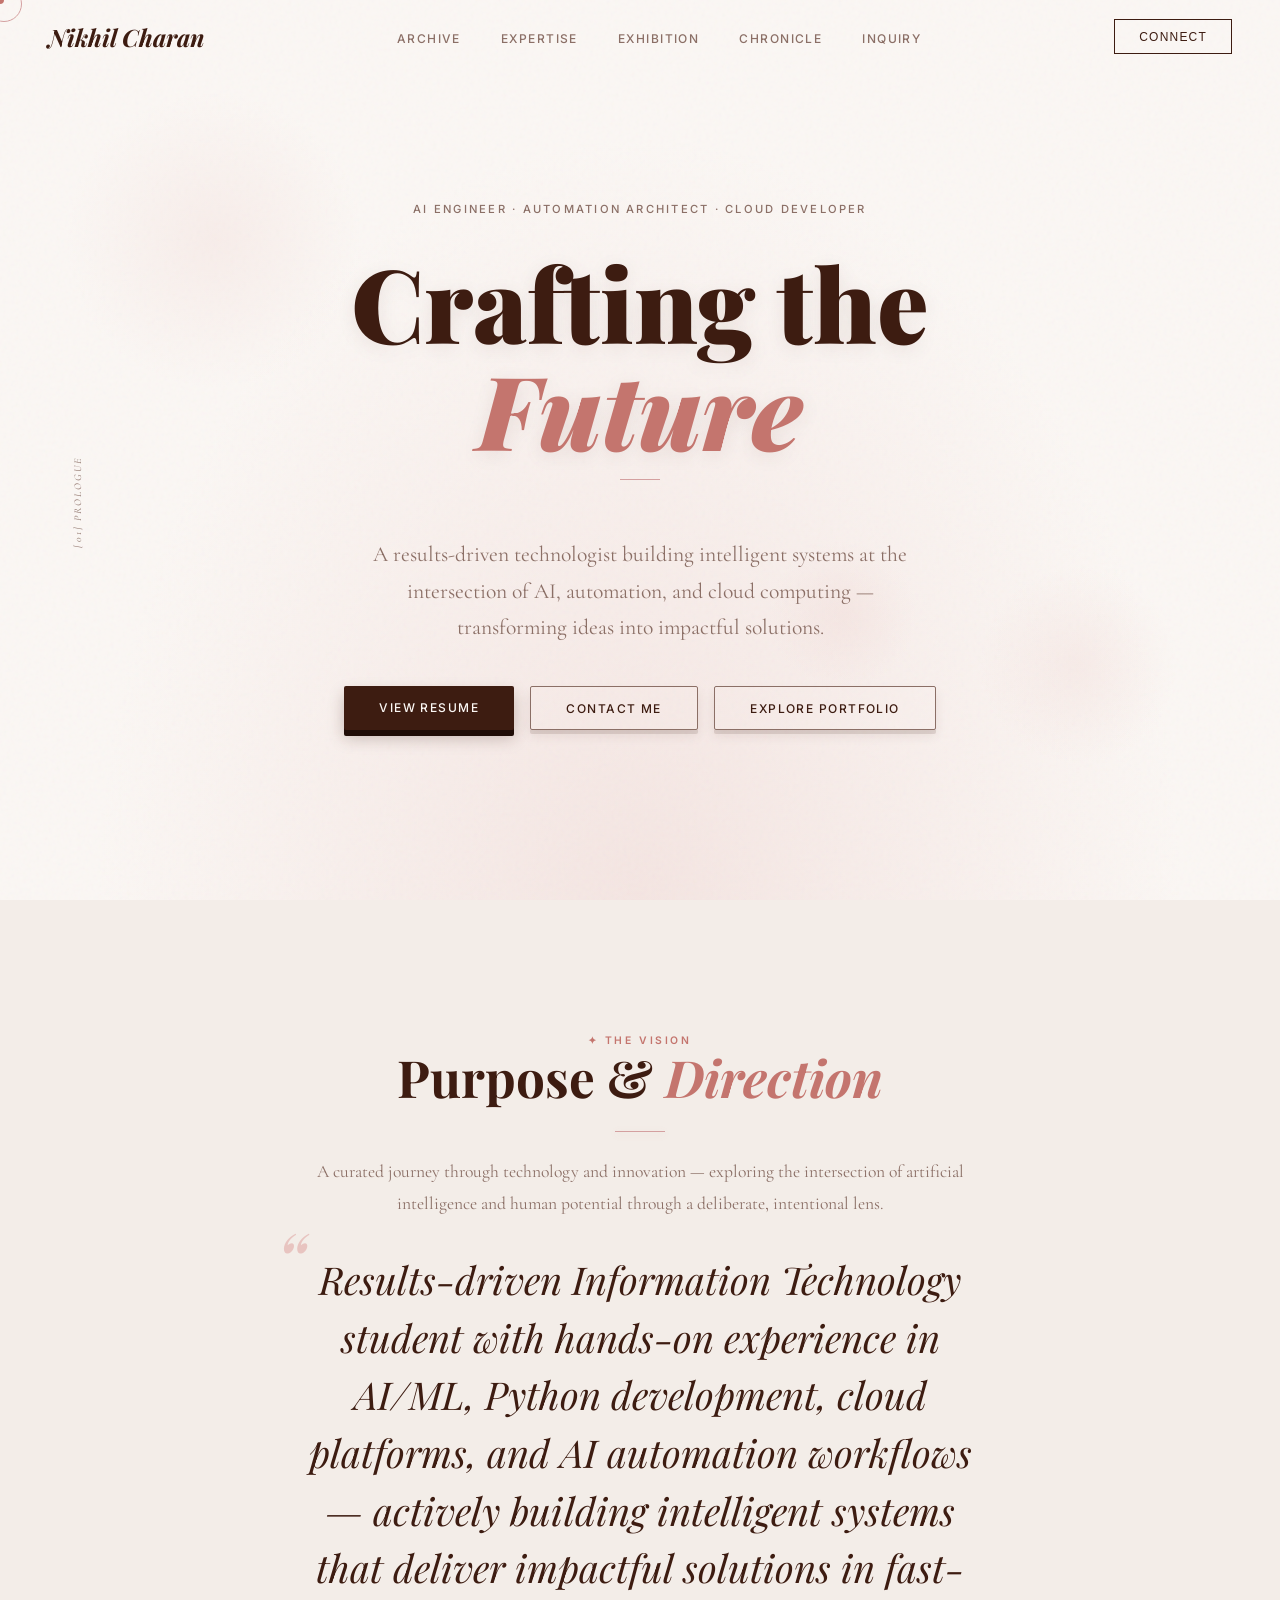
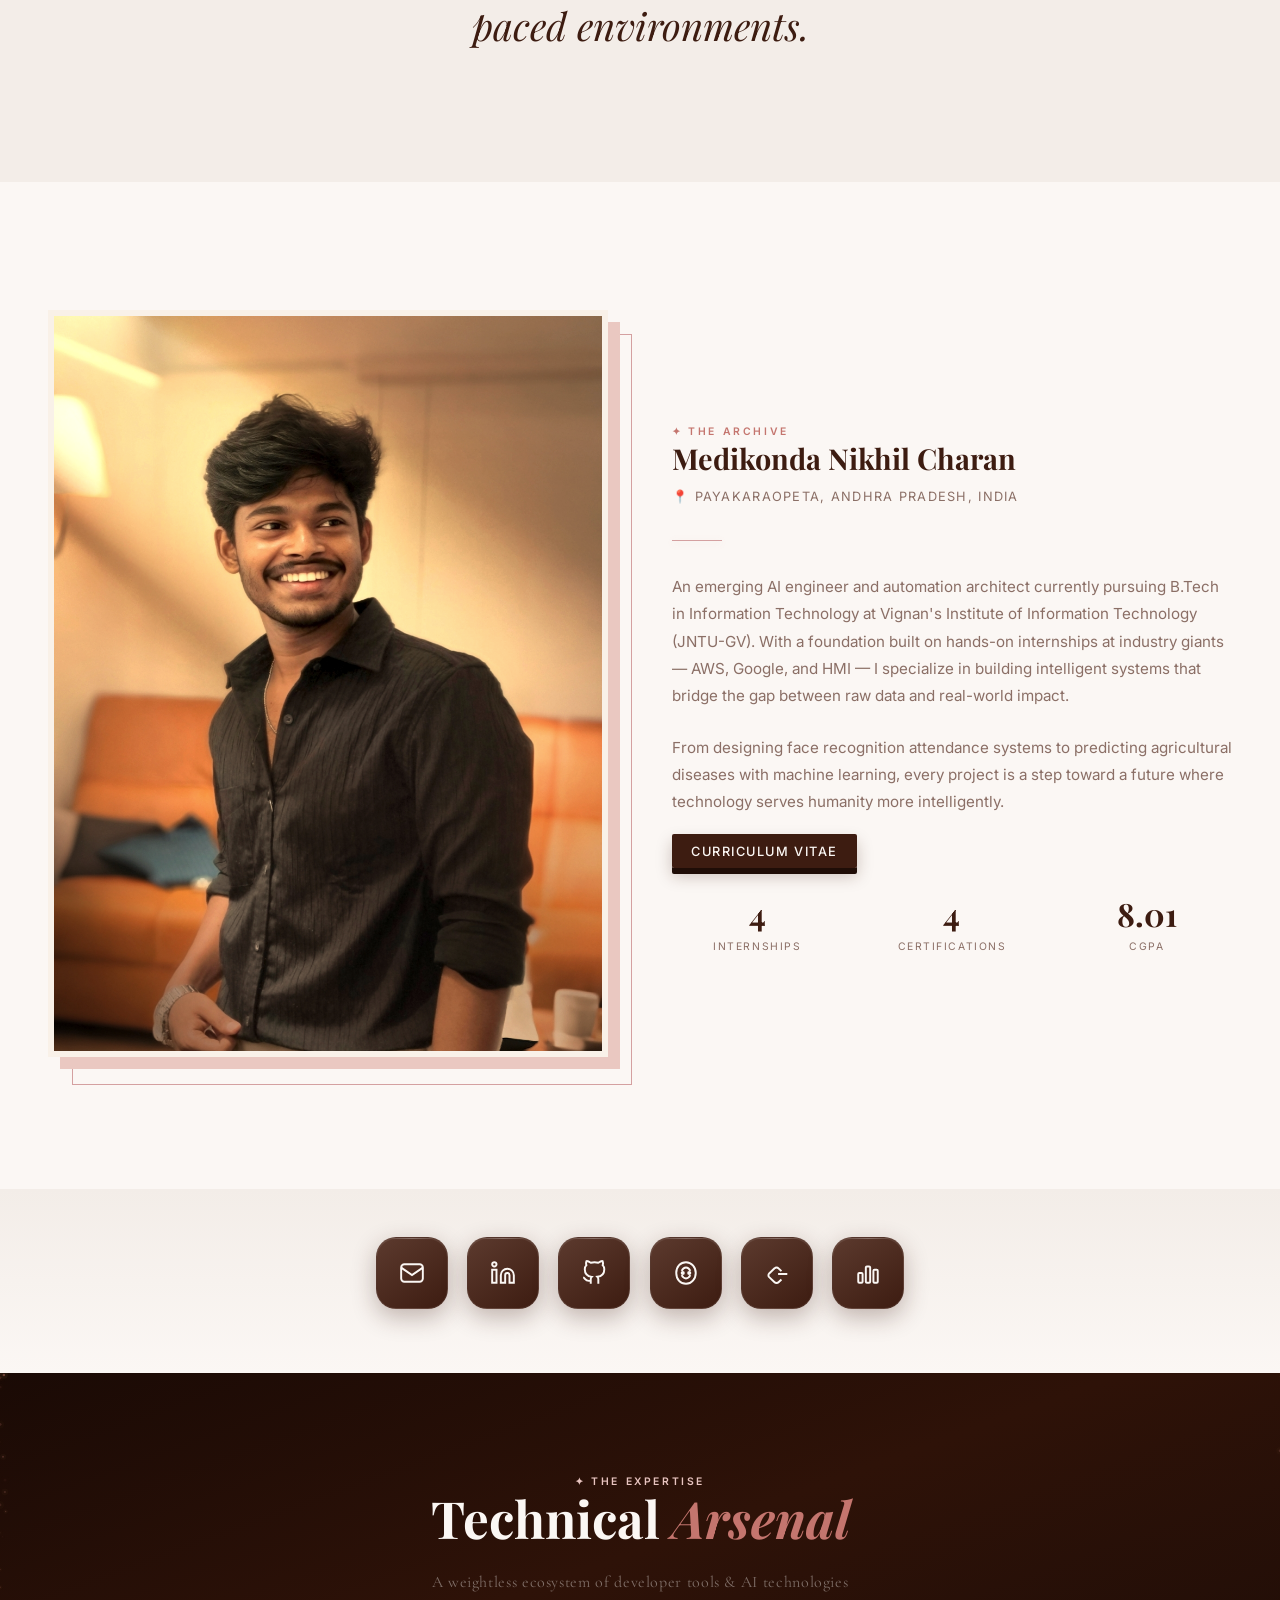
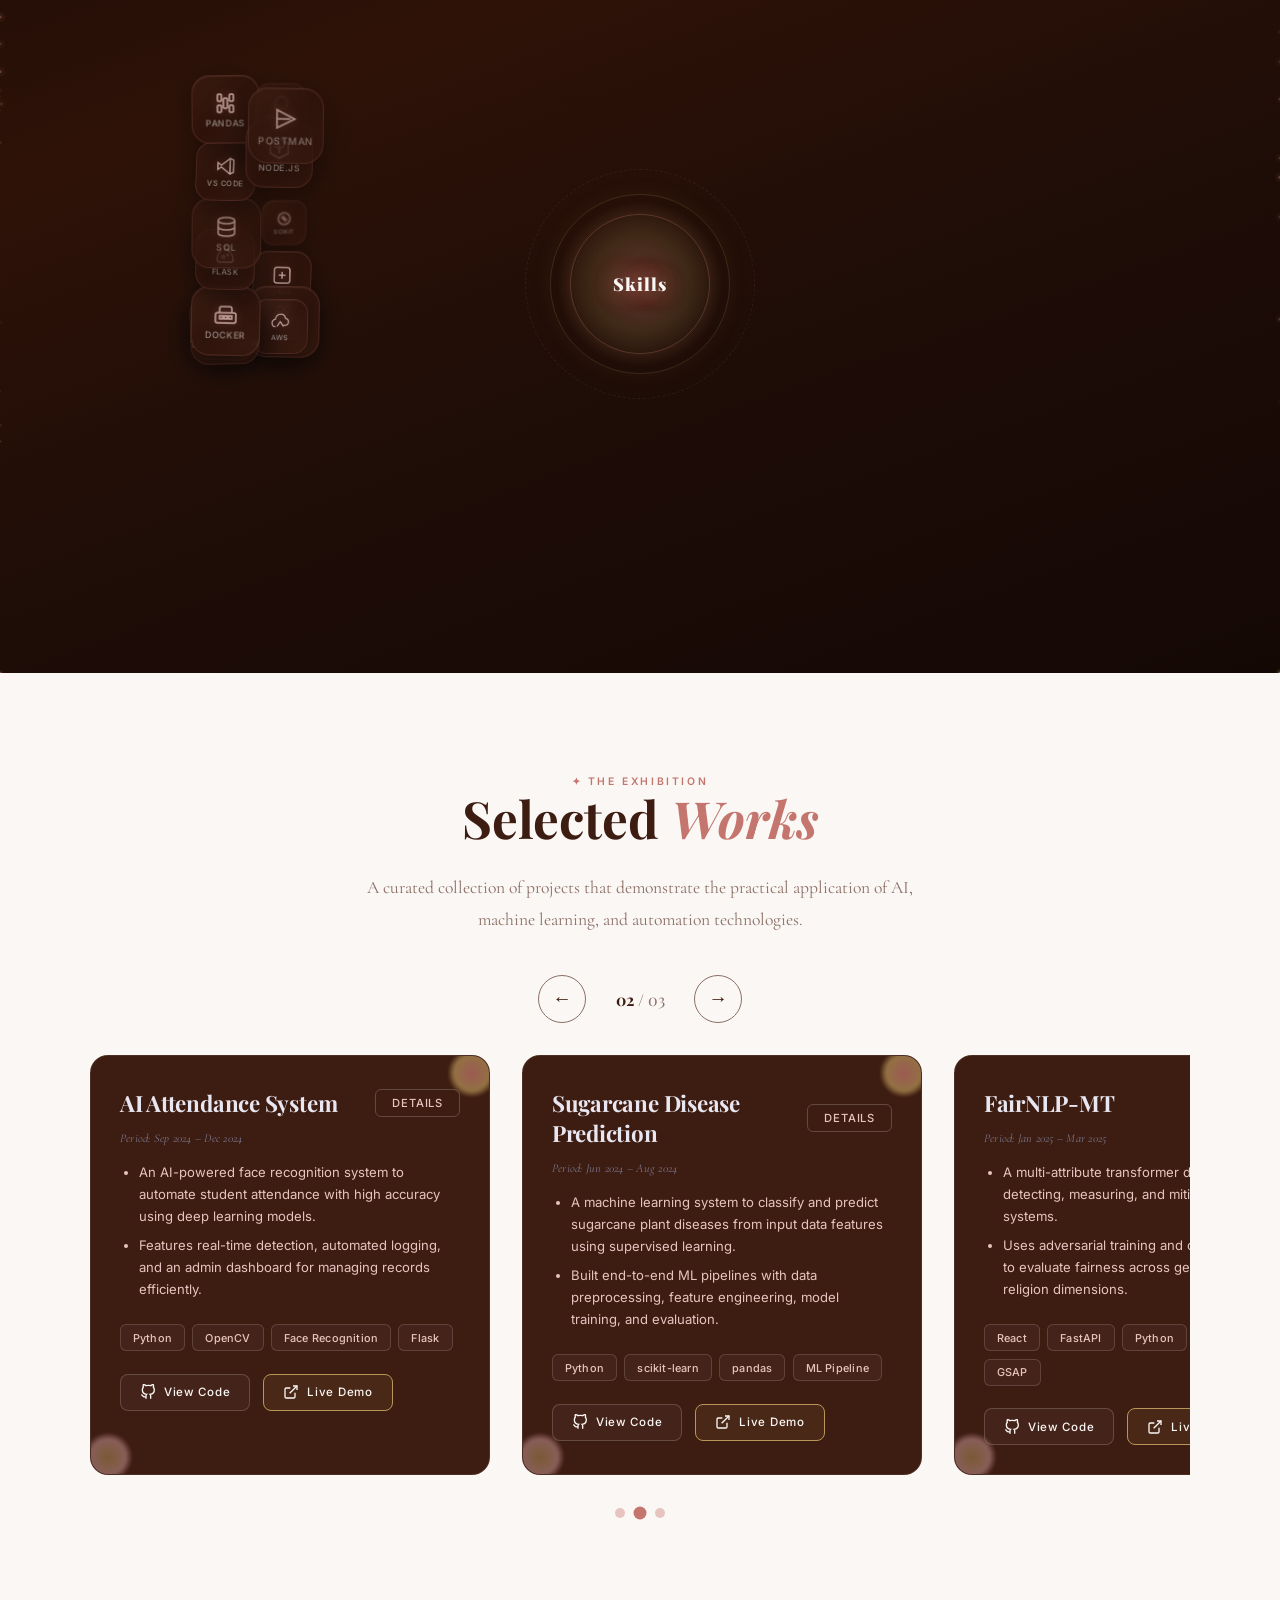
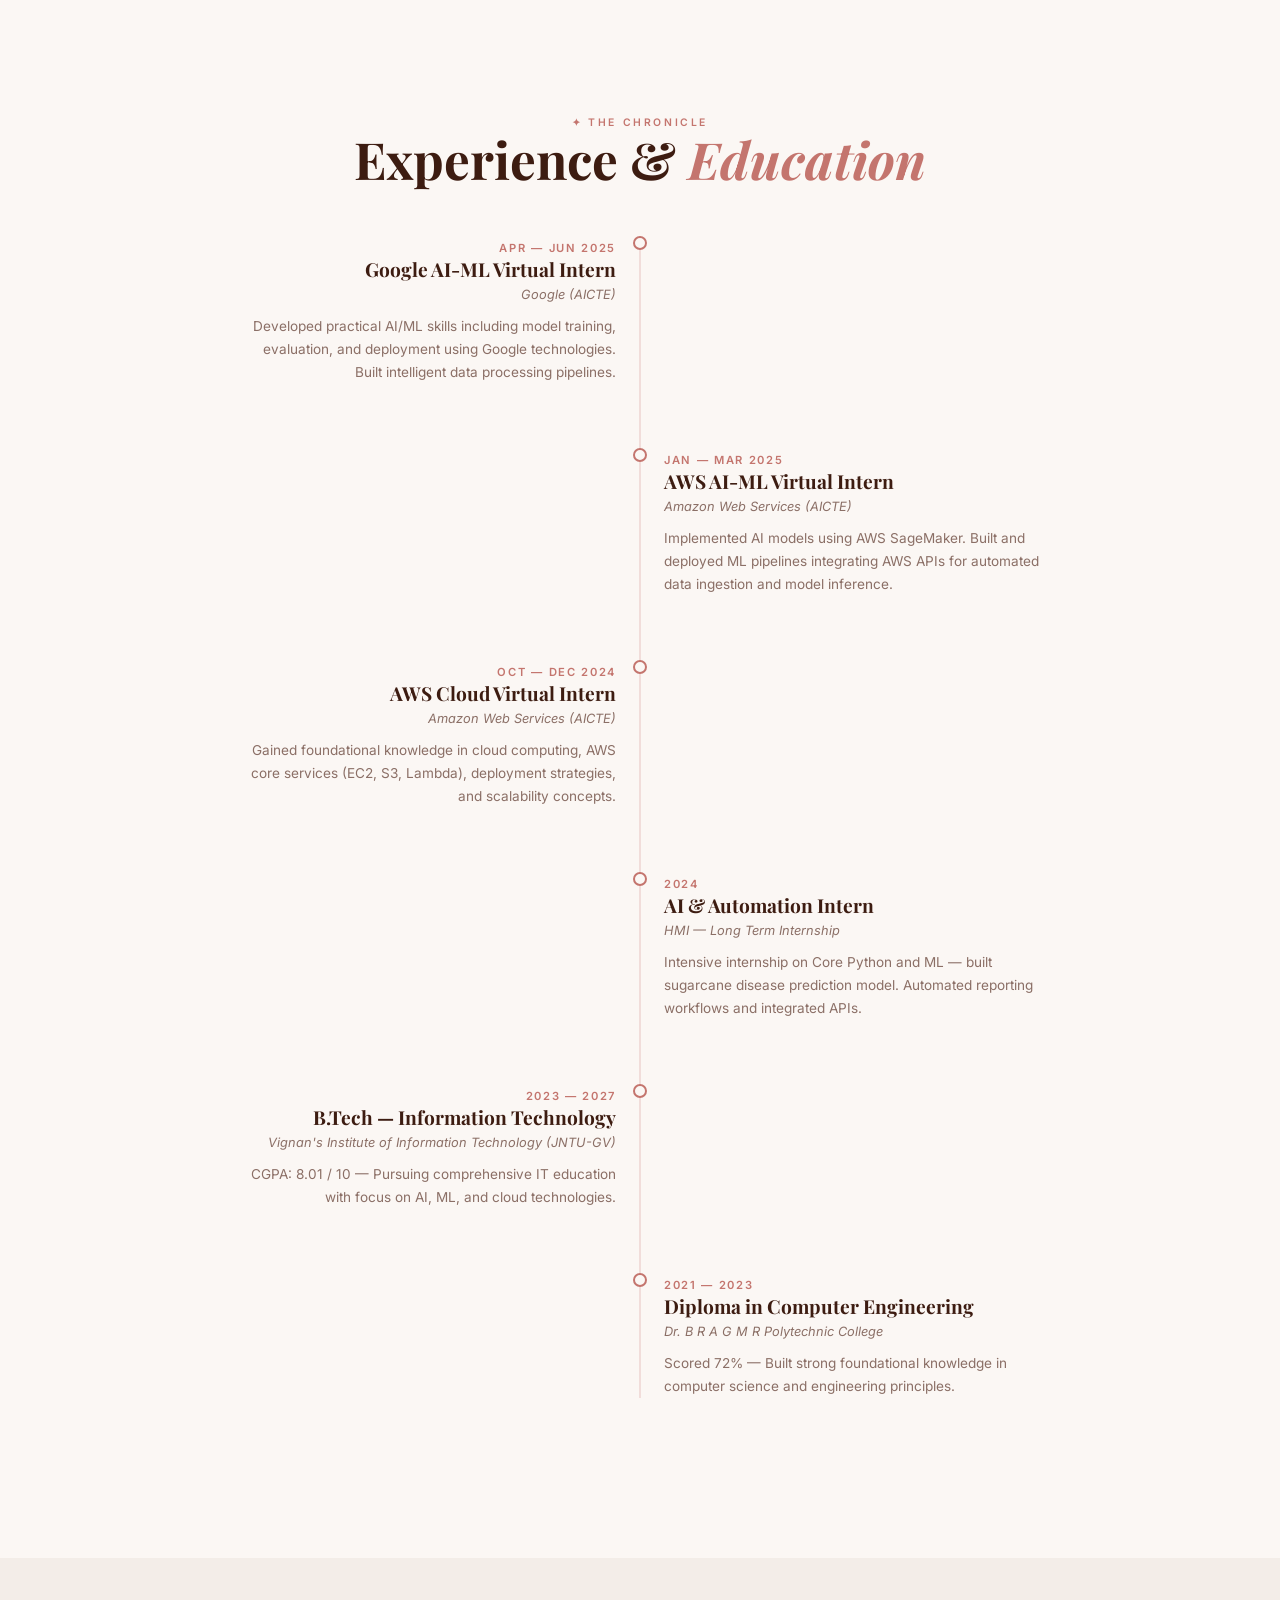
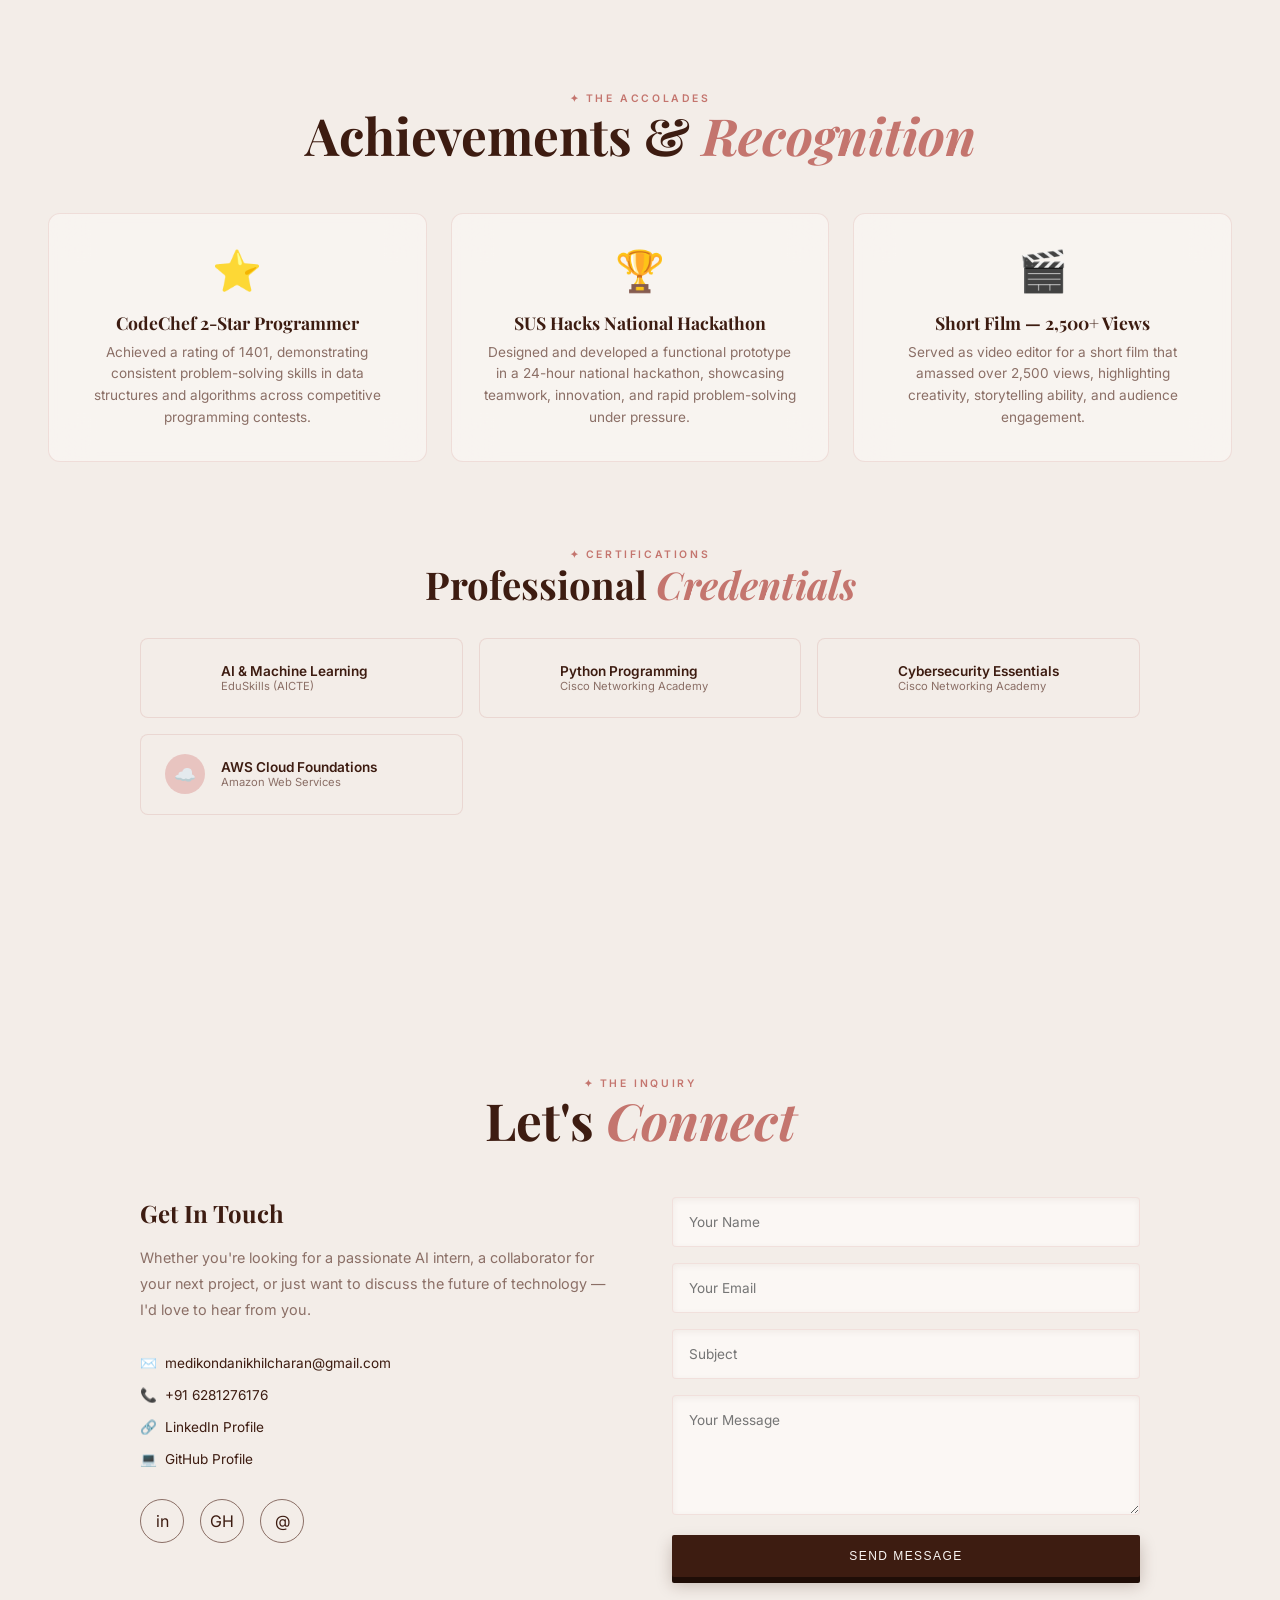
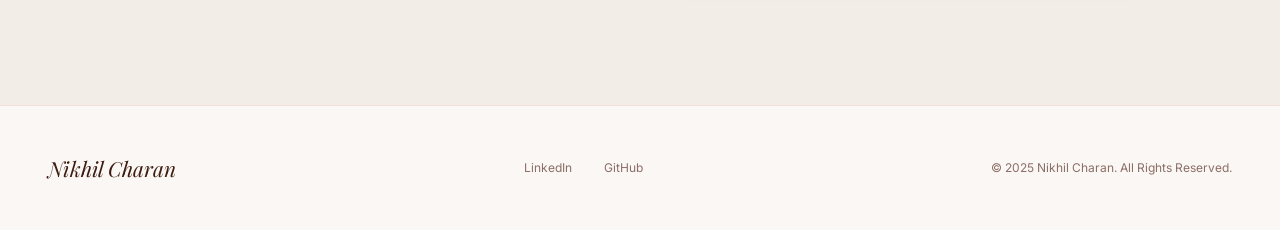
==== commit e8c3971d: "Add social icon row, update links, enhance 3D effects, and optimize mobile responsiveness" ====
--- a/index.html
+++ b/index.html
@@ -64,7 +64,7 @@
     </p>
 
     <div class="hero-btns" id="heroBtns">
-      <a href="https://drive.google.com/file/d/your-resume-link" target="_blank" class="btn-primary">View Resume</a>
+      <a href="https://drive.google.com/file/d/1pp_jZqPZ_zc3JA8uLojE5DyjyR4-tx3k/view?usp=drive_link" target="_blank" class="btn-primary">View Resume</a>
       <a href="#contact" class="btn-outline">Contact Me</a>
       <a href="#projects" class="btn-outline">Explore Portfolio</a>
     </div>
@@ -113,6 +113,9 @@
           with machine learning, every project is a step toward a future where technology
           serves humanity more intelligently.
         </p>
+        <div style="margin-top: 1.5rem;">
+          <a href="https://drive.google.com/file/d/1pp_jZqPZ_zc3JA8uLojE5DyjyR4-tx3k/view?usp=drive_link" target="_blank" class="btn-primary" style="font-size: 0.8rem; padding: 0.6rem 1.2rem;">Curriculum Vitae</a>
+        </div>
         <div class="about-stats">
           <div class="stat-item">
             <div class="stat-num" data-count="4">0</div>
@@ -131,7 +134,59 @@
     </div>
   </section>
 
-  <!-- ═══ TECHNICAL SKILLS — ANTI-GRAVITY FLOATING ICONS ═══ -->
+  <!-- ═══ SOCIAL / PLATFORM ICON ROW ═══ -->
+  <section class="social-icons-row" id="socialRow">
+    <div class="social-icons-wrap reveal">
+      <!-- Email -->
+      <a href="mailto:medikondanikhilcharan@gmail.com" class="soc-icon" title="Email" id="socEmail">
+        <svg viewBox="0 0 24 24" fill="none" stroke="currentColor" stroke-width="1.8">
+          <rect x="2" y="4" width="20" height="16" rx="3"/>
+          <path d="M2 7l10 7 10-7"/>
+        </svg>
+      </a>
+      <!-- LinkedIn -->
+      <a href="https://www.linkedin.com/in/medikonda-nikhil-charan-a5587a359/" target="_blank" class="soc-icon" title="LinkedIn" id="socLinkedIn">
+        <svg viewBox="0 0 24 24" fill="none" stroke="currentColor" stroke-width="1.8">
+          <path d="M16 8a6 6 0 016 6v7h-4v-7a2 2 0 00-2-2 2 2 0 00-2 2v7h-4v-7a6 6 0 016-6z"/>
+          <rect x="2" y="9" width="4" height="12"/>
+          <circle cx="4" cy="4" r="2"/>
+        </svg>
+      </a>
+      <!-- GitHub -->
+      <a href="https://github.com/Nikhil0809" target="_blank" class="soc-icon" title="GitHub" id="socGitHub">
+        <svg viewBox="0 0 24 24" fill="none" stroke="currentColor" stroke-width="1.8">
+          <path d="M9 19c-5 1.5-5-2.5-7-3m14 6v-3.87a3.37 3.37 0 00-.94-2.61c3.14-.35 6.44-1.54 6.44-7A5.44 5.44 0 0020 4.77 5.07 5.07 0 0019.91 1S18.73.65 16 2.48a13.38 13.38 0 00-7 0C6.27.65 5.09 1 5.09 1A5.07 5.07 0 005 4.77a5.44 5.44 0 00-1.5 3.78c0 5.42 3.3 6.61 6.44 7A3.37 3.37 0 009 18.13V22"/>
+        </svg>
+      </a>
+      <!-- CodeChef -->
+      <a href="https://www.codechef.com/users/tape_comic" target="_blank" class="soc-icon" title="CodeChef" id="socCodeChef">
+        <svg viewBox="0 0 24 24" fill="none" stroke="currentColor" stroke-width="1.8">
+          <path d="M12 2C7 2 3 6 3 12s4 10 9 10 9-4.5 9-10S17 2 12 2z"/>
+          <path d="M8 10c1-2 2-3 4-3s3 1 4 3"/>
+          <path d="M8 14c1 2 2 3 4 3s3-1 4-3"/>
+          <circle cx="9" cy="12" r="1" fill="currentColor"/>
+          <circle cx="15" cy="12" r="1" fill="currentColor"/>
+        </svg>
+      </a>
+      <!-- LeetCode -->
+      <a href="https://leetcode.com/u/medikondanikhilcharan/" target="_blank" class="soc-icon" title="LeetCode" id="socLeetCode">
+        <svg viewBox="0 0 24 24" fill="none" stroke="currentColor" stroke-width="1.8">
+          <path d="M16.102 17.93l-2.697 2.607c-.466.467-1.111.662-1.823.662s-1.357-.195-1.823-.662l-4.973-4.717c-.466-.467-.703-1.062-.703-1.714s.237-1.247.703-1.714l4.973-4.717c.466-.466 1.11-.662 1.823-.662.713 0 1.357.196 1.823.662l2.697 2.606"/>
+          <path d="M13 13h8.5"/>
+        </svg>
+      </a>
+      <!-- Analytics / Stats -->
+      <a href="#achievements" class="soc-icon" title="Achievements" id="socStats">
+        <svg viewBox="0 0 24 24" fill="none" stroke="currentColor" stroke-width="1.8">
+          <rect x="3" y="12" width="4" height="9" rx="1"/>
+          <rect x="10" y="6" width="4" height="15" rx="1"/>
+          <rect x="17" y="9" width="4" height="12" rx="1"/>
+        </svg>
+      </a>
+    </div>
+  </section>
+
+
   <section class="skills-cosmos" id="skills">
     <div class="cosmos-bg">
       <canvas id="particleCanvas"></canvas>
@@ -536,11 +591,11 @@
           <a href="mailto:medikondanikhilcharan@gmail.com" class="social-link" title="Email">@</a>
         </div>
       </div>
-      <form class="contact-form reveal-right" onsubmit="event.preventDefault();alert('Thank you! Message sent.');">
-        <div class="form-group"><input type="text" placeholder="Your Name" required /></div>
-        <div class="form-group"><input type="email" placeholder="Your Email" required /></div>
-        <div class="form-group"><input type="text" placeholder="Subject" /></div>
-        <div class="form-group"><textarea placeholder="Your Message" required></textarea></div>
+      <form class="contact-form reveal-right" action="https://formspree.io/f/meenpnol" method="POST">
+        <div class="form-group"><input type="text" name="name" placeholder="Your Name" required /></div>
+        <div class="form-group"><input type="email" name="email" placeholder="Your Email" required /></div>
+        <div class="form-group"><input type="text" name="subject" placeholder="Subject" /></div>
+        <div class="form-group"><textarea name="message" placeholder="Your Message" required></textarea></div>
         <button type="submit" class="btn-primary" style="width:100%;border:none;">Send Message</button>
       </form>
     </div>
--- a/style.css
+++ b/style.css
@@ -242,7 +242,77 @@
 .stat-num { font-family:var(--font-serif); font-size:2rem; color:var(--brown); font-weight:700; }
 .stat-label { font-size:.65rem; letter-spacing:.15em; text-transform:uppercase; color:var(--brown-muted); margin-top:.3rem; }
 
-/* ═══ SKILLS — ANTI-GRAVITY COSMOS ═══ */
+/* ═══ SOCIAL ICON ROW ═══ */
+.social-icons-row {
+  background: linear-gradient(180deg, var(--cream-dark) 0%, var(--cream) 100%);
+  padding:3rem 2rem 4rem;
+  display:flex; align-items:center; justify-content:center;
+}
+.social-icons-wrap {
+  display:flex; align-items:center; justify-content:center;
+  gap:1.2rem; flex-wrap:wrap;
+}
+.soc-icon {
+  width:72px; height:72px;
+  border-radius:20px;
+  background: linear-gradient(145deg, var(--brown-light) 0%, var(--brown) 100%);
+  border:1px solid rgba(251,247,244,.08);
+  display:flex; align-items:center; justify-content:center;
+  color:var(--cream); text-decoration:none;
+  box-shadow:
+    0 8px 24px rgba(61,28,17,.3),
+    inset 0 1px 0 rgba(251,247,244,.08);
+  transition: transform .35s var(--transition), box-shadow .35s var(--transition), background .35s, border-color .35s;
+  position:relative; overflow:hidden;
+}
+/* Rim light top */
+.soc-icon::before {
+  content:''; position:absolute; top:0; left:10%; right:10%; height:1px;
+  background:linear-gradient(90deg, transparent, rgba(251,247,244,.25), transparent);
+  pointer-events:none;
+}
+/* Hover glow bloom */
+.soc-icon::after {
+  content:''; position:absolute; inset:-40%;
+  background:radial-gradient(circle, rgba(196,117,110,.25) 0%, transparent 65%);
+  opacity:0; transition:opacity .4s;
+  pointer-events:none;
+}
+.soc-icon:hover::after { opacity:1; }
+.soc-icon svg {
+  width:26px; height:26px;
+  transition: transform .35s var(--transition), filter .35s;
+  position:relative; z-index:1;
+}
+.soc-icon:hover {
+  transform: translateY(-6px) scale(1.08);
+  background: linear-gradient(145deg, var(--brown) 0%, var(--brown-light) 100%);
+  border-color:rgba(196,117,110,.35);
+  box-shadow:
+    0 16px 40px rgba(61,28,17,.35),
+    0 0 30px rgba(196,117,110,.12),
+    inset 0 1px 0 rgba(251,247,244,.12);
+}
+.soc-icon:hover svg {
+  transform:scale(1.12);
+  filter: drop-shadow(0 0 6px rgba(212,160,160,.5));
+}
+/* Individual accent colors on hover */
+#socEmail:hover   { box-shadow:0 16px 40px rgba(61,28,17,.35), 0 0 30px rgba(184,150,90,.2); }
+#socLinkedIn:hover { box-shadow:0 16px 40px rgba(61,28,17,.35), 0 0 30px rgba(196,117,110,.25); }
+#socGitHub:hover  { box-shadow:0 16px 40px rgba(61,28,17,.35), 0 0 30px rgba(212,160,160,.2); }
+#socCodeChef:hover { box-shadow:0 16px 40px rgba(61,28,17,.35), 0 0 30px rgba(184,150,90,.25); }
+#socLeetCode:hover { box-shadow:0 16px 40px rgba(61,28,17,.35), 0 0 30px rgba(196,117,110,.2); }
+#socStats:hover   { box-shadow:0 16px 40px rgba(61,28,17,.35), 0 0 30px rgba(184,150,90,.3); }
+
+/* Mobile */
+@media(max-width:768px) {
+  .soc-icon { width:58px; height:58px; border-radius:16px; }
+  .soc-icon svg { width:22px; height:22px; }
+  .social-icons-wrap { gap:.9rem; }
+}
+
+
 .skills-cosmos {
   position:relative; min-height:100vh; overflow:hidden;
   background: linear-gradient(160deg, #1a0a05 0%, #2e1208 30%, #1f0d07 60%, #140805 100%);
@@ -662,22 +732,226 @@
 }
 @keyframes floatShape { 0%{transform:translate(0,0) scale(1)} 100%{transform:translate(30px,-20px) scale(1.1)} }
 
-/* ═══ MOBILE ═══ */
+/* ═══ 3D ENHANCEMENTS ═══ */
+/* Hero 3D depth */
+.hero { perspective: 1000px; }
+.hero h1 {
+  transform-style: preserve-3d;
+  text-shadow: 0 4px 20px rgba(61,28,17,.08);
+}
+/* 3D button press feel */
+.btn-primary {
+  transform-style: preserve-3d;
+  box-shadow: 0 6px 0 #1f0d07, 0 8px 16px rgba(61,28,17,.25);
+  transition: background .3s, transform .2s, box-shadow .2s;
+  border-radius: 2px;
+}
+.btn-primary:hover {
+  background: var(--brown-light);
+  transform: translateY(-3px);
+  box-shadow: 0 9px 0 #1f0d07, 0 14px 24px rgba(61,28,17,.3);
+}
+.btn-primary:active {
+  transform: translateY(3px);
+  box-shadow: 0 2px 0 #1f0d07, 0 4px 8px rgba(61,28,17,.2);
+}
+.btn-outline {
+  border-radius: 2px;
+  box-shadow: 0 4px 0 rgba(61,28,17,.12), 0 6px 12px rgba(61,28,17,.08);
+  transition: border-color .3s, background .3s, transform .2s, box-shadow .2s;
+}
+.btn-outline:hover {
+  border-color: var(--brown);
+  background: rgba(61,28,17,.04);
+  transform: translateY(-2px);
+  box-shadow: 0 6px 0 rgba(61,28,17,.12), 0 10px 16px rgba(61,28,17,.1);
+}
+.btn-outline:active { transform: translateY(2px); box-shadow: none; }
+
+/* 3D cards — achievement, cert, skill */
+.achievement-card, .cert-item, .contact-form {
+  transform-style: preserve-3d;
+}
+.achievement-card:hover {
+  transform: translateY(-8px) rotateX(4deg);
+  box-shadow: 0 20px 50px rgba(196,117,110,.18), 0 8px 20px rgba(61,28,17,.1);
+}
+.cert-item:hover {
+  transform: translateX(8px) rotateY(-3deg);
+  border-color: var(--rose);
+  box-shadow: 6px 6px 24px rgba(196,117,110,.15);
+}
+
+/* 3D About image */
+.about-image-wrap {
+  transform-style: preserve-3d;
+  perspective: 800px;
+  transition: transform .5s var(--transition);
+}
+.about-image-wrap:hover {
+  transform: rotateY(-4deg) rotateX(2deg) scale(1.01);
+}
+.about-image {
+  transition: filter .4s, box-shadow .4s;
+}
+.about-image-wrap:hover .about-image {
+  box-shadow: 18px 18px 0 var(--rose-light), 0 20px 60px rgba(61,28,17,.15);
+}
+
+/* 3D Project cards */
+.project-card-h {
+  transform-style: preserve-3d;
+  perspective: 600px;
+}
+
+/* 3D Social icons */
+.soc-icon {
+  transform-style: preserve-3d;
+}
+
+/* Tilt glow on nav logo */
+.nav-logo {
+  transition: letter-spacing .3s, text-shadow .3s;
+}
+.nav-logo:hover {
+  letter-spacing: .04em;
+  text-shadow: 2px 2px 0 var(--rose-light), 4px 4px 16px rgba(196,117,110,.2);
+}
+
+/* Section 3D depth divider */
+.section-divider {
+  box-shadow: 0 2px 8px rgba(196,117,110,.2);
+}
+
+/* Form 3D inputs */
+.form-group input, .form-group textarea {
+  border-radius: 4px;
+  box-shadow: inset 0 2px 6px rgba(61,28,17,.06);
+  transition: border-color .3s, box-shadow .3s, transform .2s;
+}
+.form-group input:focus, .form-group textarea:focus {
+  border-color: var(--rose);
+  box-shadow: inset 0 2px 6px rgba(61,28,17,.06), 0 0 0 3px rgba(196,117,110,.12);
+  transform: translateY(-1px);
+}
+
+/* ═══ TABLET (max 1024px) ═══ */
+@media(max-width:1024px) {
+  .nav { padding:1rem 2rem; }
+  section { padding:5rem 2rem; }
+  .about { gap:3rem; }
+  .cosmos-stage { height:460px; max-width:720px; }
+  .contact-grid { gap:2.5rem; }
+  .projects-section { padding:5rem 1.5rem; }
+}
+
+/* ═══ MOBILE (max 768px) ═══ */
 @media(max-width:768px) {
-  .nav { padding:1rem 1.5rem; }
-  .nav-links { display:none; position:fixed; top:0; right:0; bottom:0; width:280px; background:var(--cream); flex-direction:column; padding:5rem 2rem; gap:2rem; box-shadow:-10px 0 40px rgba(0,0,0,.1); }
+  /* NAV */
+  .nav { padding:1rem 1.2rem; }
+  .nav-links {
+    display:none; position:fixed; top:0; right:0; bottom:0; width:75vw; max-width:300px;
+    background:var(--cream); flex-direction:column; padding:5rem 2rem; gap:1.8rem;
+    box-shadow:-10px 0 50px rgba(0,0,0,.15); z-index:200;
+  }
   .nav-links.open { display:flex; }
+  .nav-links a { font-size:.85rem; }
   .hamburger { display:flex; }
-  section { padding:4rem 1.5rem; }
-  .hero { padding:5rem 1.5rem 3rem; }
-  .about { grid-template-columns:1fr; gap:2rem; }
-  .about-image { max-width:350px; margin:0 auto; display:block; }
-  .timeline::before { left:1rem; }
-  .timeline-item { grid-template-columns:1fr; padding-left:3rem; }
-  .timeline-item:nth-child(odd) .timeline-content, .timeline-item:nth-child(even) .timeline-content { grid-column:1; text-align:left; }
-  .timeline-dot { left:1rem; }
-  .contact-grid { grid-template-columns:1fr; }
-  .footer { flex-direction:column; gap:1rem; text-align:center; }
-  .project-card-h { min-width:calc(100vw - 4rem); max-width:100%; }
+  .nav-connect { display:none; }
+
+  /* GLOBAL */
+  section { padding:3.5rem 1.2rem; }
+  .section-title { font-size: clamp(1.6rem,6vw,2.4rem); }
+
+  /* HERO */
+  .hero { padding:5rem 1.2rem 3rem; min-height:100svh; }
+  .hero h1 { font-size: clamp(2.4rem,10vw,4rem); }
+  .hero-sub { font-size: clamp(.9rem,3.5vw,1.1rem); margin:1rem auto 2rem; }
+  .hero-btns { flex-direction:column; align-items:center; gap:.75rem; }
+  .btn-primary, .btn-outline { width:100%; max-width:280px; text-align:center; padding:.8rem 1.5rem; }
+  .hero-side-text { display:none; }
+
+  /* ABOUT */
+  .about { grid-template-columns:1fr; gap:1.5rem; }
+  .about-image { max-width:min(320px,80vw); margin:0 auto; display:block; aspect-ratio:3/4; }
+  .about-image-wrap:hover { transform:none; }
+  .about-stats { gap:1rem; }
+  .stat-num { font-size:1.6rem; }
+
+  /* SOCIAL ICON ROW */
+  .social-icons-wrap { gap:.75rem; }
+  .soc-icon { width:54px; height:54px; border-radius:14px; }
+  .soc-icon svg { width:20px; height:20px; }
+  .social-icons-row { padding:2rem 1.2rem 2.5rem; }
+
+  /* SKILLS COSMOS */
+  .cosmos-stage { height:380px; }
+  .float-icon { width:50px; height:50px; border-radius:13px; }
+  .float-icon svg { width:18px; height:18px; }
+  .float-icon span { font-size:.42rem; }
+  .cosmos-core { width:72px; height:72px; }
+  .core-label { font-size:.75rem; }
+  .cosmos-header { margin-bottom:1rem; }
+  .skills-cosmos { padding:4rem 1rem; min-height:auto; }
+
+  /* PROJECTS */
+  .projects-section { padding:3.5rem 1rem; }
+  .project-card-h { min-width:calc(100vw - 2.4rem); max-width:100%; padding:1.4rem 1.2rem 1.2rem; }
+  .carousel-btn { width:38px; height:38px; }
+  .card-actions { flex-wrap:wrap; }
+
+  /* TIMELINE */
+  .timeline::before { left:.8rem; }
+  .timeline-item { grid-template-columns:1fr; padding-left:2.5rem; gap:0; margin-bottom:2.5rem; }
+  .timeline-item:nth-child(odd) .timeline-content,
+  .timeline-item:nth-child(even) .timeline-content { grid-column:1; text-align:left; }
+  .timeline-dot { left:.8rem; }
+
+  /* ACHIEVEMENTS */
+  .achievements-grid { grid-template-columns:1fr; gap:1rem; }
+  .achievement-card:hover { transform:none; }
+
+  /* CERTIFICATIONS */
+  .cert-list { grid-template-columns:1fr; }
+  .cert-item:hover { transform:none; }
+
+  /* CONTACT */
+  .contact { padding:3.5rem 1.2rem; }
+  .contact-grid { grid-template-columns:1fr; gap:2rem; }
+  .contact-form { padding:0; }
+  .form-group input, .form-group textarea { font-size:.9rem; padding:.85rem; }
+
+  /* FOOTER */
+  .footer { flex-direction:column; gap:1rem; text-align:center; padding:2rem 1.2rem; }
+
+  /* CURSOR — hide on touch */
   .cursor-dot, .cursor-ring { display:none; }
-}
+
+  /* 3D — disable heavy effects on mobile */
+  .about-image-wrap:hover, .achievement-card:hover, .cert-item:hover { transform:none; }
+  .btn-primary { box-shadow: 0 4px 0 #1f0d07, 0 6px 12px rgba(61,28,17,.2); }
+  .btn-primary:hover { transform:none; box-shadow: 0 4px 0 #1f0d07, 0 6px 12px rgba(61,28,17,.2); }
+  .btn-outline:hover { transform:none; }
+}
+
+/* ═══ SMALL PHONES (max 390px) ═══ */
+@media(max-width:390px) {
+  .hero h1 { font-size: clamp(2rem,9vw,3rem); }
+  .soc-icon { width:46px; height:46px; border-radius:12px; }
+  .soc-icon svg { width:17px; height:17px; }
+  .cosmos-stage { height:320px; }
+  .float-icon { width:44px; height:44px; border-radius:11px; }
+  .float-icon svg { width:16px; height:16px; }
+  .float-icon span { display:none; }
+  .cosmos-core { width:62px; height:62px; }
+  .project-card-h { min-width:calc(100vw - 2rem); padding:1.2rem 1rem; }
+  .section-title { font-size:1.5rem; }
+}
+
+/* ═══ LANDSCAPE MOBILE ═══ */
+@media(max-height:500px) and (orientation:landscape) {
+  .hero { min-height:auto; padding:4rem 2rem 2rem; }
+  .cosmos-stage { height:280px; }
+  section { padding:3rem 2rem; }
+}
+
